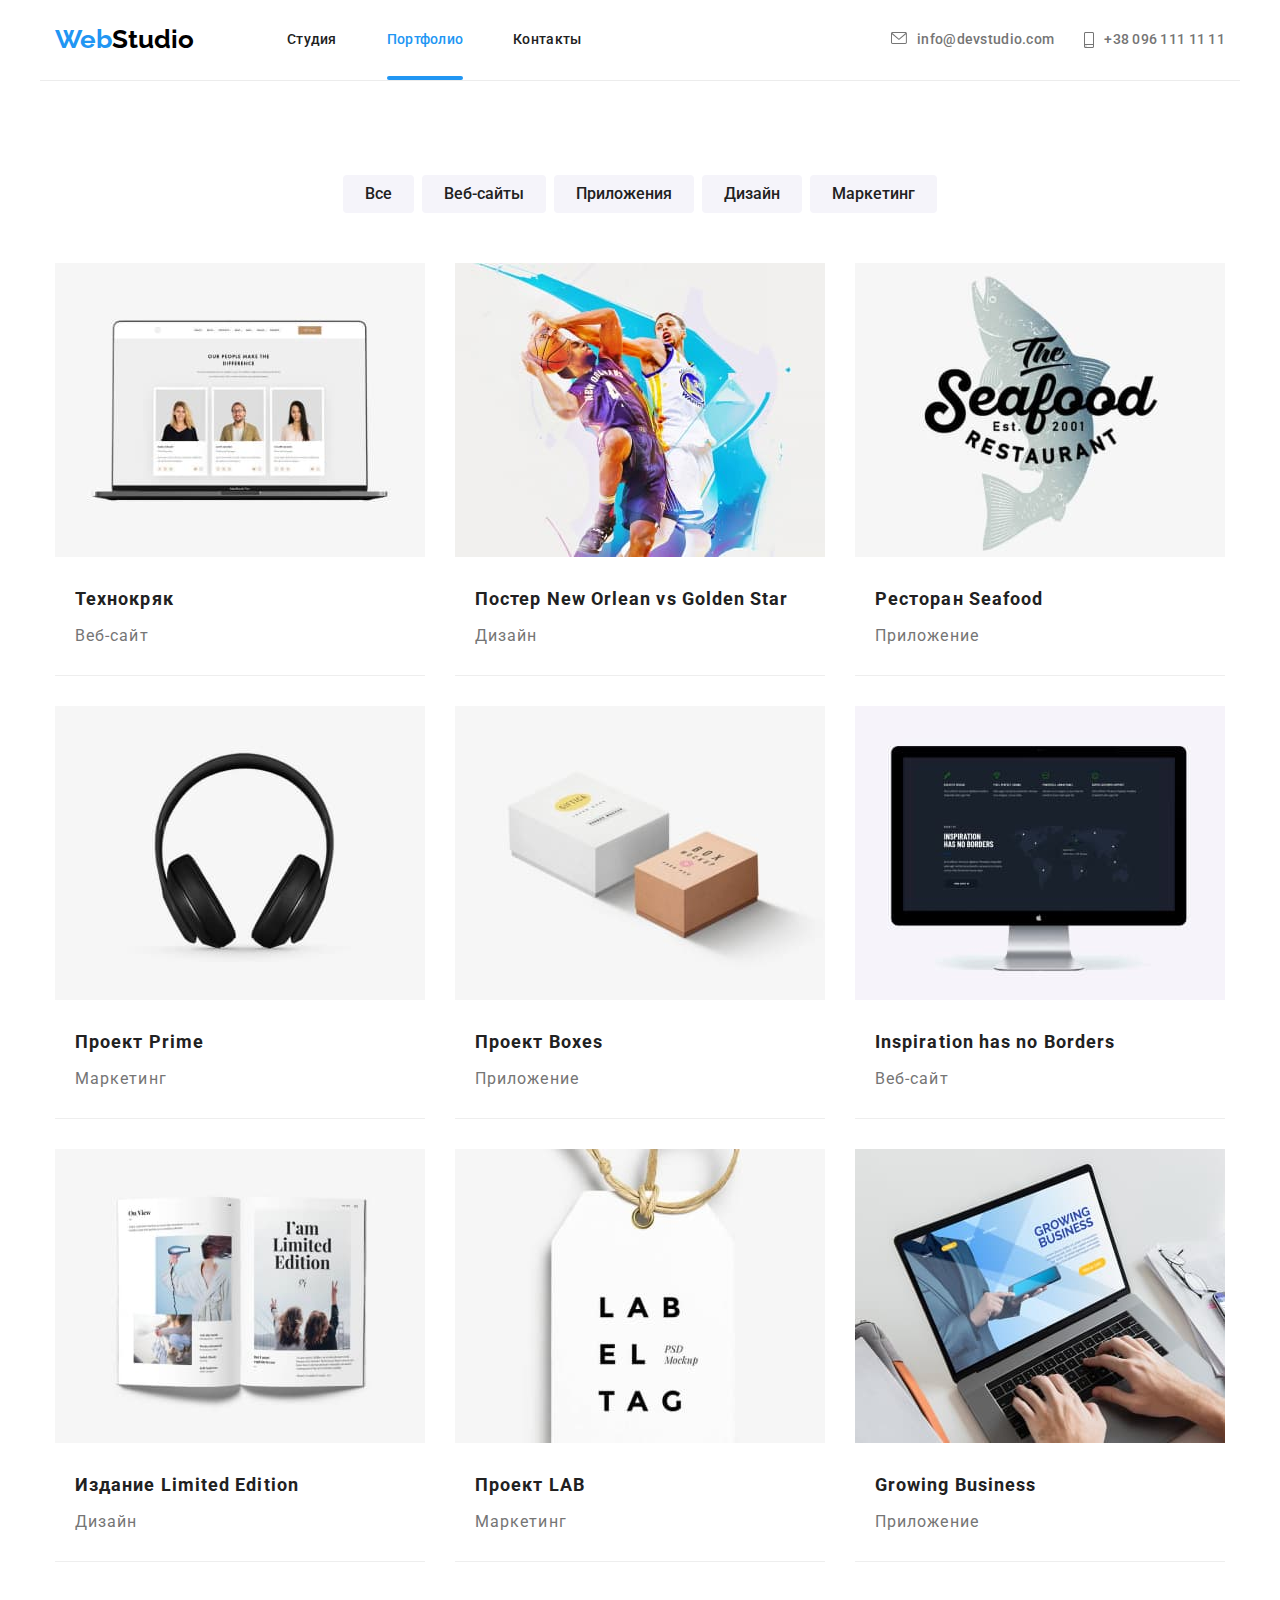
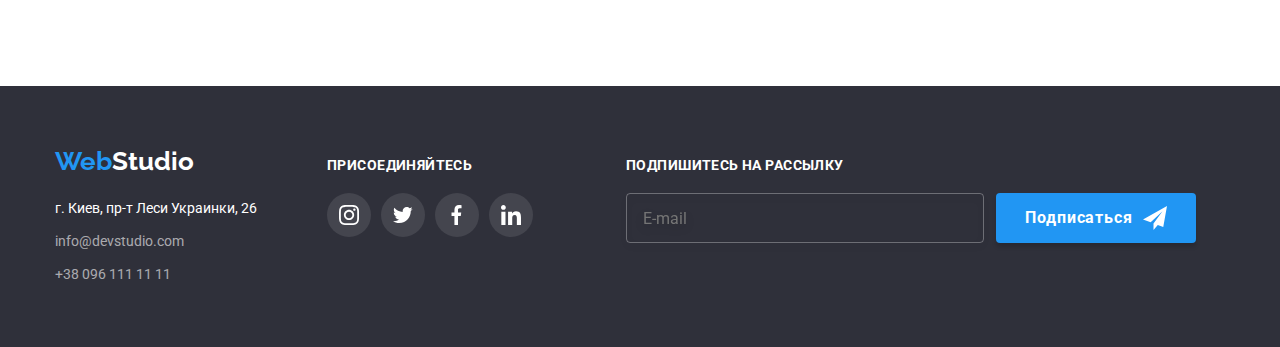
==== portfolio.html @ 9f233604 "1" ====
<!DOCTYPE html>
<html lang="ru">
  <head>
    <meta charset="UTF-8" />
    <meta http-equiv="X-UA-Compatible" content="IE=edge" />
    <meta name="viewport" content="width=device-width, initial-scale=1.0" />
    <title>Portfolio</title>
    <link rel="stylesheet" href="https://cdnjs.cloudflare.com/ajax/libs/modern-normalize/1.0.0/modern-normalize.min.css" />
    <link href="https://fonts.googleapis.com/css2?family=Raleway:wght@700&family=Roboto:wght@400;500;700;900&display=swap" rel="stylesheet" />
    <link rel="stylesheet" href="./css/styles.css" />
  </head>
  <body>
    <!--Шапка страницы-->
    <header class="header">
      <div class="container header-section">
        <nav class="site-nav">
          <a href="" class="header-logo"><span class="header-logo-web">Web</span>Studio</a>
          <ul class="header-list list">
            <li class="header-nav-li"><a href="./index.html" class="header-link">Студия</a></li>
            <li class="header-nav-li">
              <div class="header-current"><a href="./portfolio.html" class="header-link current">Портфолио</a></div>
            </li>
            <li class="header-nav-li"><a href="" class="header-link">Контакты</a></li>
          </ul>
        </nav>
        <ul class="header-adress list">
          <li class="header-li">
            <a href="mailto:info@devstudio.com" class="header-adress-list"
              ><svg class="icon-mail"><use href="./img/symbol-defs.svg#icon-envelope"></use></svg>info@devstudio.com</a
            >
          </li>
          <li class="header-li">
            <a href="tel:+380961111111" class="header-adress-list"
              ><svg class="icon-smartphone"><use href="./img/symbol-defs.svg#icon-smartphone"></use></svg>+38 096 111 11 11</a
            >
          </li>
        </ul>
      </div>
    </header>
    <main>
      <!--Портфолио-->
      <section class="portfolio section">
        <div class="container">
          <h1 hidden>Портфолио</h1>
          <ul class="portfolio-filter list">
            <li class="portfolio-li"><button type="button" class="portfolio-btn">Все</button></li>
            <li class="portfolio-li"><button type="button" class="portfolio-btn">Веб-сайты</button></li>
            <li class="portfolio-li"><button type="button" class="portfolio-btn">Приложения</button></li>
            <li class="portfolio-li"><button type="button" class="portfolio-btn">Дизайн</button></li>
            <li class="portfolio-li"><button type="button" class="portfolio-btn">Маркетинг</button></li>
          </ul>
          <ul class="portfolio-content list">
            <li class="portfolio-card-li">
              <a href="" class="portfolio-list">
                <div class="card-hover">
                  <img class="portfolio-img" src="./img/img.jpg" alt="Сайт Технокряк" width="370" />
                  <p class="card-hover-text is-hidden-text">Ресурс предлагает комплексные предложения с разным уровнем функционала и сервисов. Все это позволит посетителю получить исчерпывающие сведения компании или частном лице.</p>
                </div>
                <div class="card-text">
                  <h2 class="portfolio-name">Технокряк</h2>
                  <p class="portfolio-filter-text">Веб-сайт</p>
                </div>
              </a>
            </li>
            <li class="portfolio-card-li">
              <a href="" class="portfolio-list">
                <div class="card-hover">
                  <img class="portfolio-img" src="./img/img(1).jpg" alt="Постер New Orlean vs Golden Star" width="370" />
                  <p class="card-hover-text is-hidden-text">Ресурс предлагает комплексные предложения с разным уровнем функционала и сервисов. Все это позволит посетителю получить исчерпывающие сведения компании или частном лице.</p>
                </div>
                <div class="card-text">
                  <h2 class="portfolio-name">Постер New Orlean vs Golden Star</h2>
                  <p class="portfolio-filter-text">Дизайн</p>
                </div>
              </a>
            </li>
            <li class="portfolio-card-li">
              <a href="" class="portfolio-list">
                <div class="card-hover">
                  <img class="portfolio-img" src="./img/img(2).jpg" alt="Ресторан Seafood" width="370" />
                  <p class="card-hover-text is-hidden-text">Ресурс предлагает комплексные предложения с разным уровнем функционала и сервисов. Все это позволит посетителю получить исчерпывающие сведения компании или частном лице.</p>
                </div>
                <div class="card-text">
                  <h2 class="portfolio-name">Ресторан Seafood</h2>
                  <p class="portfolio-filter-text">Приложение</p>
                </div>
              </a>
            </li>
            <li class="portfolio-card-li">
              <a href="" class="portfolio-list">
                <div class="card-hover">
                  <img class="portfolio-img" src="./img/img(3).jpg" alt="Проект Prime" width="370" />
                  <p class="card-hover-text is-hidden-text">Ресурс предлагает комплексные предложения с разным уровнем функционала и сервисов. Все это позволит посетителю получить исчерпывающие сведения компании или частном лице.</p>
                </div>
                <div class="card-text">
                  <h2 class="portfolio-name">Проект Prime</h2>
                  <p class="portfolio-filter-text">Маркетинг</p>
                </div>
              </a>
            </li>
            <li class="portfolio-card-li">
              <a href="" class="portfolio-list">
                <div class="card-hover">
                  <img class="portfolio-img" src="./img/img(4).jpg" alt="Проект Boxes" width="370" />
                  <p class="card-hover-text is-hidden-text">Ресурс предлагает комплексные предложения с разным уровнем функционала и сервисов. Все это позволит посетителю получить исчерпывающие сведения компании или частном лице.</p>
                </div>
                <div class="card-text">
                  <h2 class="portfolio-name">Проект Boxes</h2>
                  <p class="portfolio-filter-text">Приложение</p>
                </div>
              </a>
            </li>
            <li class="portfolio-card-li">
              <a href="" class="portfolio-list">
                <div class="card-hover">
                  <img class="portfolio-img" src="./img/img(5).jpg" alt="Сайт Inspiration has no Borders" width="370" />
                  <p class="card-hover-text is-hidden-text">Ресурс предлагает комплексные предложения с разным уровнем функционала и сервисов. Все это позволит посетителю получить исчерпывающие сведения компании или частном лице.</p>
                </div>
                <div class="card-text">
                  <h2 class="portfolio-name">Inspiration has no Borders</h2>
                  <p class="portfolio-filter-text">Веб-сайт</p>
                </div>
              </a>
            </li>
            <li class="portfolio-card-li">
              <a href="" class="portfolio-list">
                <div class="card-hover">
                  <img class="portfolio-img" src="./img/img(6).jpg" alt="Издание Limited Edition" width="370" />
                  <p class="card-hover-text is-hidden-text">Ресурс предлагает комплексные предложения с разным уровнем функционала и сервисов. Все это позволит посетителю получить исчерпывающие сведения компании или частном лице.</p>
                </div>
                <div class="card-text">
                  <h2 class="portfolio-name">Издание Limited Edition</h2>
                  <p class="portfolio-filter-text">Дизайн</p>
                </div>
              </a>
            </li>
            <li class="portfolio-card-li">
              <a href="" class="portfolio-list">
                <div class="card-hover">
                  <img class="portfolio-img" src="./img/img(7).jpg" alt="Проект LAB" width="370" />
                  <p class="card-hover-text is-hidden-text">Ресурс предлагает комплексные предложения с разным уровнем функционала и сервисов. Все это позволит посетителю получить исчерпывающие сведения компании или частном лице.</p>
                </div>
                <div class="card-text">
                  <h2 class="portfolio-name">Проект LAB</h2>
                  <p class="portfolio-filter-text">Маркетинг</p>
                </div>
              </a>
            </li>
            <li class="portfolio-card-li">
              <a href="" class="portfolio-list">
                <div class="card-hover">
                  <img class="portfolio-img" src="./img/img(8).jpg" alt="Приложение Growing Business" width="370" />
                  <p class="card-hover-text is-hidden-text">Ресурс предлагает комплексные предложения с разным уровнем функционала и сервисов. Все это позволит посетителю получить исчерпывающие сведения компании или частном лице.</p>
                </div>
                <div class="card-text">
                  <h2 class="portfolio-name">Growing Business</h2>
                  <p class="portfolio-filter-text">Приложение</p>
                </div>
              </a>
            </li>
          </ul>
        </div>
      </section>
    </main>
    <!--Футер-->
    <footer class="footer">
      <div class="container">
        <div>
          <a href="" class="footer-logo"> <span class="footer-logo-web"> Web</span>Studio</a>
          <address class="footer-address">
            <ul class="footer-list list">
              <li class="footer-list-li"><p class="footer-list-address">г. Киев, пр-т Леси Украинки, 26</p></li>
              <li class="footer-list-li"><a href="mailto:info@devstudio.com" class="footer-link">info@devstudio.com</a></li>
              <li class="footer-list-li"><a href="tel:+380961111111" class="footer-link">+38 096 111 11 11</a></li>
            </ul>
          </address>
        </div>
        <div class="footer-social">
          <p class="connect">присоединяйтесь</p>
          <ul class="footer-social-list list">
            <li class="footer-social-li">
              <a href="" class="footer-social-icon">
                <svg class="footer-icon-social" width="20" height="20">
                  <use href="./img/symbol-defs.svg#icon-instagram"></use>
                </svg>
              </a>
            </li>
            <li class="footer-social-li">
              <a href="" class="footer-social-icon">
                <svg class="footer-icon-social" width="20" height="20">
                  <use href="./img/symbol-defs.svg#icon-twitter"></use>
                </svg>
              </a>
            </li>
            <li class="footer-social-li">
              <a href="" class="footer-social-icon">
                <svg class="footer-icon-social" width="20" height="20">
                  <use href="./img/symbol-defs.svg#icon-facebook"></use>
                </svg>
              </a>
            </li>
            <li class="footer-social-li">
              <a href="" class="footer-social-icon">
                <svg class="footer-icon-social" width="20" height="20">
                  <use href="./img/symbol-defs.svg#icon-linkedin"></use>
                </svg>
              </a>
            </li>
          </ul>
        </div>
        <form name="footer-form" autocomplete="on" class="footer-subscribe">
          <label for="email" class="footer-form-title">Подпишитесь на рассылку</label>
          <div class="footer-form-container">
            <input class="footer-input" type="email" name="email" id="email" placeholder="E-mail" />

            <button type="submit" class="footer-form-button">
              Подписаться
              <svg class="footer-form-icon" width="24" height="24">
                <use href="./img/symbol-defs.svg#icon-send"></use>
              </svg>
            </button>
          </div>
        </form>
      </div>
    </footer>
  </body>
</html>
---- css/styles.css ----
html {
  box-sizing: border-box;
}

:root {
  --primary-text-color: #757575;
  --title-text-color: #212121;
  --accent-color: #2196f3;
  --background-color: #ffffff;
  --p-text-color: #ffffff;
  --hero-text-color: #ffffff;
  --hero-btn-color: #2196f3;
  --hero-btn-hover: #188ce8;
  --hero-background-color: #2f303a;
  --btn-text-color: #ffffff;
  --primary-logo-color: black;
  --footer-logo-color: #ffffff;
  --section-background: #f5f4fa;
  --footer-background: #2f303a;
  --footer-link: rgba(255, 255, 255, 0.6);
  --main-letter-spacing: 0.03em;
  --card-background: #ffffff;
  --social-link: #afb1b8;
  --animation: cubic-bezier(0.4, 0, 0.2, 1);
  --card-background-hover: rgba(33, 150, 243, 0.9);
}

body {
  font-family: "Roboto", "sans-serif";
  color: var(--primary-text-color);
  font-size: 14px;
  letter-spacing: 0.03.em;
  background-color: var(--background-color);
}
.container {
  width: 1200px;
  padding-left: 15px;
  padding-right: 15px;
  margin: auto;
}
.section {
  padding-top: 94px;
  padding-bottom: 94px;
}
h1,
h2,
h3,
h4,
h5,
h6,
p,
ul {
  margin: 0;
  padding: 0;
}
img {
  display: block;
  max-width: 100%;
  height: auto;
}
a {
  text-decoration: none;
}
.list {
  list-style: none;
}

.visually-hidden {
  position: absolute;
  width: 1px;
  height: 1px;
  margin: -1px;
  border: 0;
  padding: 0;
  white-space: nowrap;
  clip-path: inset(100%);
  clip: rect(0 0 0 0);
  overflow: hidden;
}
/* Шапка страницы */
.header .container {
  border-bottom: 1px solid #ececec;
}
.header-section {
  display: flex;
  align-items: center;
  text-align: center;
}
.site-nav {
  display: flex;
}
.header-logo {
  font-family: "Raleway";
  font-weight: 700;
  font-size: 26px;
  line-height: 1.19;
  color: var(--primary-logo-color);
  align-items: center;
  display: block;
  padding-top: 24px;
  padding-bottom: 25px;
}
.header-logo-web {
  color: var(--accent-color);
}
.header-list {
  display: flex;
  margin-left: 93px;
}

.header-link {
  font-weight: 500;
  line-height: 1.14;
  letter-spacing: 0.02em;
  color: var(--title-text-color);
  align-items: center;
  display: block;
  padding-top: 32px;
  padding-bottom: 32px;
  transition: color 250ms var(--animation);
}
.header-list .header-nav-li:not(:last-child) {
  margin-right: 50px;
}
.header-link:hover,
.header-link:focus {
  color: var(--accent-color);
}

.header-link.current {
  color: var(--accent-color);
}
.header-current {
  display: block;
  position: relative;
}
.header-current::after {
  display: block;
  content: "";
  position: absolute;
  left: 0;
  bottom: 0;
  width: 100%;
  height: 4px;
  background-color: var(--accent-color);
  border-radius: 2px;
}
/* Контакты */
.header-adress {
  display: flex;
  margin-left: auto;
}

.header-adress-list {
  display: flex;
  font-weight: 500;
  line-height: 1.14;
  letter-spacing: 0.02em;
  color: var(--primary-text-color);
  padding-top: 32px;
  padding-bottom: 32px;
  transition: color 250ms var(--animation);
}
.header-adress .header-li:not(:last-child) {
  margin-right: 30px;
}
.header-adress-list:hover,
.header-adress-list:focus {
  color: var(--accent-color);
}
.icon-mail {
  width: 16px;
  height: 12px;
  margin-right: 10px;
  fill: currentColor;
}
.icon-smartphone {
  width: 10px;
  height: 16px;
  margin-right: 10px;
  fill: currentColor;
}

/* ---------------------------------------Студия----------------------------------------------------- */
/* Блок Герой */
.hero {
  background-color: var(--hero-background-color);
  text-align: center;
  padding-top: 200px;
  padding-bottom: 200px;
  background-image: linear-gradient(rgba(47, 48, 58, 0.4), rgba(47, 48, 58, 0.4)), url(../img/hero.jpg);
  background-repeat: no-repeat;
  background-size: auto;
  margin-right: auto;
  margin-left: auto;
  background-position: center;
}

.hero-title {
  font-weight: 900;
  font-size: 44px;
  line-height: 1.36;
  letter-spacing: 0.06em;
  text-transform: uppercase;
  color: var(--hero-text-color);
  width: 696px;
  margin-top: 0;
  margin-bottom: 30px;
  margin-left: auto;
  margin-right: auto;
}
.hero-btn {
  cursor: pointer;
  font-family: inherit;
  font-weight: 700;
  font-size: 16px;
  line-height: 1.88;
  letter-spacing: 0.06em;
  color: var(--btn-text-color);
  background: var(--hero-btn-color);
  box-shadow: 0px 4px 4px rgba(0, 0, 0, 0.15);
  border-radius: 4px;
  border: none;
  padding: 10px 32px;
  transition: background-color 250ms var(--animation), filter var(--animation);
}
.hero-btn:hover,
.hero-btn:focus {
  background-color: var(--hero-btn-hover);
  filter: drop-shadow(0px 4px 4px rgba(0, 0, 0, 0.25));
}

/* --------Модальное окно----------- */

.backdrop {
  position: fixed;
  top: 0;
  left: 0;
  width: 100%;
  height: 100%;
  background-color: rgba(0, 0, 0, 0.2);
  transition: opacity 500ms var(--animation), visibility 500ms var(--animation);
}
.backdrop.is-hidden {
  opacity: 0;
  pointer-events: none;
  visibility: hidden;
}
.modal {
  position: absolute;
  min-width: 528px;
  min-height: 581px;
  padding: 40px;
  background-color: var(--background-color);
  left: 50%;
  top: 50%;
  transform: translate(-50%, -50%) scale(1);
  transition: transform 500ms var(--animation);
  box-shadow: 0px 1px 3px rgba(0, 0, 0, 0.12), 0px 1px 1px rgba(0, 0, 0, 0.14), 0px 2px 1px rgba(0, 0, 0, 0.2);
  border-radius: 4px;
}
.backdrop.is-hidden .modal {
  transform: translate(-50%, -50%) scale(0);
}

.btn-modal {
  position: absolute;
  cursor: pointer;
  top: 8px;
  right: 8px;
  display: flex;
  align-items: center;
  justify-content: center;

  background: var(--background-color);
  border: 1px solid rgba(0, 0, 0, 0.1);
  width: 30px;
  height: 30px;
  border-radius: 50%;
}
.btn-modal:hover .modal-icon-close,
.btn-modal:focus .modal-icon-close {
  fill: var(--accent-color);
}
.modal-icon-close {
  fill: #000;
  transition: fill 250ms var(--animation);
}
.modal-title {
  font-weight: 700;
  font-size: 20px;
  line-height: 1.15;
  text-align: center;
  margin-bottom: 12px;
  letter-spacing: var(--main-letter-spacing);
  color: var(--title-text-color);
}
.modal-field-label {
  display: block;
  font-weight: 400;
  font-size: 12px;
  line-height: 1.17;
  letter-spacing: 0.01em;
  color: var(--main-text-color);
  margin-bottom: 4px;
}
.modal-field {
  margin-bottom: 10px;
  display: block;
}

.modal-field:last-child {
  margin-bottom: 20px;
}

.modal-field input {
  padding-left: 42px;
  width: 100%;
  height: 40px;
  border: 1px solid rgba(33, 33, 33, 0.2);
  border-radius: 4px;
  transition: border-color 250ms var(--animation);
}

input:hover,
input:focus {
  border-color: var(--accent-color);
  outline: none;
}
.icon {
  transition: fill var(--animation);
  pointer-events: none;
}
input:hover + .icon,
input:focus + .icon {
  fill: var(--accent-color);
}
.name-input,
.tel-input,
.mail-input {
  position: relative;
}
.modal-name {
  display: block;
  position: absolute;
  top: 11px;
  left: 12px;
}
.modal-phone {
  display: block;
  position: absolute;
  top: 11px;
  left: 12px;
}
.modal-mail {
  display: block;
  position: absolute;
  top: 11px;
  left: 12px;
}
.comentary {
  display: block;
  resize: none;
  padding: 12px 16px;
  margin-bottom: 20px;
  width: 100%;
  height: 120px;
  border: 1px solid rgba(33, 33, 33, 0.2);
  box-sizing: border-box;
  border-radius: 4px;
  transition: border-color 250ms var(--animation);
}
.comentary:hover,
.comentary:focus {
  border-color: var(--accent-color);
  outline: none;
}
.comentary::placeholder {
  font-weight: 400;
  font-size: 12px;
  line-height: 14px;
  letter-spacing: 0.01em;
  color: rgba(117, 117, 117, 0.5);
}
.policy {
  margin-bottom: 30px;
}
.check-text {
  display: flex;
  text-align: center;
  align-items: center;
  justify-content: center;
  font-size: 14px;
  line-height: 1.71;
  letter-spacing: var(--main-letter-spacing);
  color: var(--primary-text-color);
}

.check-text::before {
  content: "";
  cursor: pointer;
  width: 16px;
  height: 15px;
  border: 1px solid var(--title-text-color);
  border-radius: 3px;
  margin-right: 8px;
  color: var(--title-text-color);
  transition: background-color 250ms var(--animation), border 250ms var(--animation), background-image 250ms var(--animation);
}
.input-check:checked + .check-text::before {
  background-color: var(--accent-color);
  border: none;
  background-image: url(../img/icon\ check.svg);
}
.conditions {
  color: var(--accent-color);
  text-decoration: underline;
}
.form-button {
  display: block;
  cursor: pointer;
  width: 200px;
  height: 50px;
  margin-left: auto;
  margin-right: auto;
  background-color: var(--accent-color);
  border-radius: 4px;
  border: none;
  box-shadow: 0px 4px 4px rgba(0, 0, 0, 0.15);
  align-items: center;
  text-align: center;
  letter-spacing: 0.06em;
  color: var(--btn-text-color);
  transition: backgorund-color 250ms var(--animation);
}
.form-button:hover,
.form-button:focus {
  background-color: var(--hero-btn-hover);
}

/* Особености компании */
.features {
  display: flex;
  flex-direction: column;
}

.features-list {
  display: flex;
  flex-direction: row;
}
.features-list-li {
  display: block;
}

.features-list-li::before {
  content: "";
  display: block;
  width: 270px;
  height: 120px;
  margin-bottom: 30px;
  background-color: var(--section-background);
  background-repeat: no-repeat;
  background-position: center;
}
.features-list-li:not(:last-child) {
  margin-right: 30px;
}
.features-item {
  font-size: 14px;
  font-weight: 700;
  line-height: 1.14;
  text-transform: uppercase;
  color: var(--title-text-color);
  letter-spacing: var(--main-letter-spacing);
  margin-bottom: 10px;
}

.features-text {
  line-height: 1.71;
  color: var(--primary-text-color);
  font-weight: 400;
  letter-spacing: var(--main-letter-spacing);
  font-size: 14px;
}
.antenna::before {
  background-image: url(../img/features/antenna\ 1.svg);
}
.clock::before {
  background-image: url(../img/features/clock\ 1.svg);
}
.diagram::before {
  background-image: url(../img/features/diagram\ 1.svg);
}
.astronaut::before {
  background-image: url(../img/features/astronaut\ 1.svg);
}
/* Чем мы занимаемся */
.works {
  padding-top: 0;
}

.works-title {
  font-weight: 700;
  font-size: 36px;
  line-height: 1.17;
  text-align: center;
  color: var(--title-text-color);
  margin-bottom: 50px;
}
.works-list {
  display: flex;
}
.works-img {
  display: block;
}
.works-img:not(:last-child) {
  margin-right: 30px;
}
.works-text {
  display: block;
  position: relative;
}
.works-text-p {
  display: flex;
  position: absolute;
  width: 370px;
  height: 70px;
  font-weight: 700;
  font-size: 14px;
  line-height: 16px;
  align-items: center;
  justify-content: center;
  letter-spacing: 0.03em;
  text-transform: uppercase;
  color: var(--p-text-color);
  background-color: rgba(47, 48, 58, 0.8);
  transform: translateY(-100%);
}
/* Наша команда */
.team {
  background-color: var(--section-background);
  display: flex;
  flex-direction: column;
}
.team-title {
  display: block;
  margin-bottom: 50px;
  font-weight: 700;
  font-size: 36px;
  line-height: 1.17;
  text-align: center;
  color: var(--title-text-color);
  letter-spacing: var(--main-letter-spacing);
}
.team-list {
  display: flex;
}
.team-item {
  width: 270px;
  display: block;
  flex-direction: column;
  align-items: center;
  box-shadow: 0px 1px 3px rgba(0, 0, 0, 0.12), 0px 1px 1px rgba(0, 0, 0, 0.14), 0px 2px 1px rgba(0, 0, 0, 0.2);
  border-radius: 0px 0px 4px 4px;
  background-color: var(--background-color);
}
.team-item:not(:last-child) {
  margin-right: 30px;
}
.team-img {
  display: block;
}
.team-name {
  display: block;
  margin-bottom: 10px;
  font-weight: 500;
  font-size: 16px;
  line-height: 1.19;
  text-align: center;
  color: var(--title-text-color);
}
.team-text {
  font-size: 16px;
  line-height: 1.19;
  text-align: center;
  color: var(--primary-text-color);
  margin-bottom: 16px;
}
.team-card-text {
  padding-top: 30px;
  padding-bottom: 30px;
}
.social {
  display: flex;
  justify-content: center;
}
.social-li {
  margin-right: 10px;
}
.social-li:last-child {
  margin: 0;
}
.social-link {
  display: flex;
  width: 44px;
  height: 44px;
  align-items: center;
  justify-content: center;
  color: var(--social-link);
  fill: currentColor;
  border-radius: 50px;
  transition: background-color 250ms var(--animation), color 250ms var(--animation);
}
.social-link:hover,
.social-link:focus {
  background-color: var(--accent-color);
  color: var(--btn-text-color);
}
/* Постоянные клиенты */
.clients {
  display: flex;
  flex-direction: column;
  text-align: center;
}
.clients-title {
  display: block;
  margin-bottom: 50px;
  font-weight: 700;
  font-size: 36px;
  line-height: 1.17;
  text-align: center;
  color: var(--title-text-color);
  letter-spacing: var(--main-letter-spacing);
}
.clients-list {
  display: flex;
  align-items: center;
  text-align: center;
  justify-content: center;
}
.clients-link {
  display: flex;
  align-items: center;
  text-align: center;
  width: 170px;
  height: 92px;
  justify-content: center;
  border: 1px solid var(--social-link);
  border-radius: 4px;
  color: var(--social-link);
  fill: currentColor;
  transition: color 250ms var(--animation), border 250ms var(--animation);
}
.clients-link:hover,
.clients-link:focus {
  border: 1px solid var(--accent-color);
  color: var(--accent-color);
}

.clients-li:not(:last-child) {
  margin-right: 30px;
}

/* ----------------------------------------Портфолио------------------------------------------- */
.portfolio-filter {
  display: flex;
  margin-bottom: 50px;
  justify-content: center;
}
.portfolio-btn {
  cursor: pointer;
  border: none;
  font-family: "Roboto";
  font-weight: 500;
  font-size: 16px;
  line-height: 1.62;
  text-align: center;
  background-color: var(--section-background);
  color: var(--title-text-color);
  padding: 6px 22px;
  border-color: transparent;
  border-radius: 4px;
  transition: box-shadow 250ms var(--animation), background-color 250ms var(--animation), color 250ms var(--animation);
}
.portfolio-btn:hover,
.portfolio-btn:focus {
  color: var(--btn-text-color);
  background-color: var(--accent-color);
  box-shadow: 0px 3px 1px rgba(0, 0, 0, 0.1), 0px 1px 2px rgba(0, 0, 0, 0.08), 0px 2px 2px rgba(0, 0, 0, 0.12);
}
.portfolio-li:not(:last-child) {
  margin-right: 8px;
}

.portfolio-content {
  display: flex;
  flex-wrap: wrap;
}
.portfolio-card-li {
  display: block;
  width: 370px;
  margin-right: 30px;
  margin-bottom: 30px;
  border-bottom: 1px solid #eeeeee;
}
.portfolio-card-li:nth-child(3n) {
  margin-right: 0;
}

.portfolio-list {
  display: block;
  position: relative;
  font-weight: 700;
  font-size: 18px;
  line-height: 2;
  letter-spacing: 0.06em;
  color: var(--title-text-color);
  text-decoration: none;
  background-color: var(--card-background);

  background-size: contain;
  transition: box-shadow 250ms var(--animation);
}
.portfolio-list:hover,
.portfolio-list:focus {
  box-shadow: 0px 1px 1px rgba(0, 0, 0, 0.12), 0px 4px 4px rgba(0, 0, 0, 0.06), 1px 4px 6px rgba(0, 0, 0, 0.16);
}
.card-hover {
  display: block;
  position: relative;
  overflow: hidden;
}

.card-hover-text {
  position: absolute;
  font-weight: 400;
  font-size: 18px;
  line-height: 1.55;
  letter-spacing: 0.03em;
  color: var(--p-text-color);
  background-color: var(--card-background-hover);
  bottom: 0;
  left: 0;
  padding: 63px 24px;
  transform: translateY(101%);
  transition: transform 250ms var(--animation);
}
.portfolio-list:hover .card-hover-text,
.portfolio-list:focus .card-hover-text {
  transform: translateY(0);
}
.card-text {
  padding: 24px 20px;
}

.portfolio-name {
  font-weight: 700;
  font-size: 18px;
  line-height: 2;
  letter-spacing: 0.06em;
  color: var(--title-text-color);
  display: block;
  margin-bottom: 4px;
}
.portfolio-filter-text {
  font-weight: 400;
  font-size: 16px;
  line-height: 1.88;
  color: var(--primary-text-color);
}
/* -------------------------------Футер-------------------------------------- */
.footer {
  background: var(--footer-background);
  padding-top: 60px;
  padding-bottom: 60px;
}
.footer > .container {
  display: flex;
  align-items: baseline;
}

.footer-logo {
  font-family: "Raleway";
  font-weight: 700;
  font-size: 26px;
  line-height: 1.19;
  color: var(--footer-logo-color);
  display: block;
  margin-bottom: 20px;
}
.footer-logo-web {
  color: var(--accent-color);
}
.footer-address {
  display: block;
}
.footer-list-address {
  font-style: normal;
  line-height: 1.71;
  color: var(--p-text-color);
}
.footer-list-li:not(:last-child) {
  margin-bottom: 9px;
}
.footer-link {
  font-style: normal;
  line-height: 1.71;
  color: var(--footer-link);
  transition: color 250ms var(--animation);
}
.footer-link:hover,
.footer-link:focus {
  color: var(--accent-color);
}
/* Контакты */
.connect {
  font-weight: 700;
  font-size: 14px;
  line-height: 1.1428;
  letter-spacing: 0.03em;
  text-transform: uppercase;
  margin-bottom: 20px;

  color: var(--footer-logo-color);
}
.footer-social {
  margin-left: 70px;
}
.footer-social-list {
  display: flex;
}
.footer-social-li:not(:last-child) {
  margin-right: 10px;
}
.footer-social-icon {
  display: flex;
  color: var(--footer-logo-color);
  fill: currentColor;
  width: 44px;
  height: 44px;
  align-items: center;
  justify-content: center;
  background-color: rgba(255, 255, 255, 0.1);
  border-radius: 50%;
  transition: background-color 250ms var(--animation);
}
.footer-social-icon:hover,
.footer-social-icon:focus {
  background-color: var(--accent-color);
}
.footer-subscribe {
  display: block;
  margin-left: 93px;
}
.footer-form-title {
  display: block;
  font-weight: 700;
  font-size: 14px;
  line-height: 1.1428;
  letter-spacing: 0.03em;
  text-transform: uppercase;
  margin-bottom: 20px;
  color: var(--footer-logo-color);
}
.footer-form-container {
  display: flex;
}
.footer-input {
  width: 358px;
  height: 50px;
  font-weight: 400;
  font-size: 16px;
  line-height: 1.25;
  margin: 0;
  padding: 15px 16px;
  color: var(--p-text-color);
  border: 1px solid rgba(255, 255, 255, 0.3);
  filter: drop-shadow(0px 4px 4px rgba(0, 0, 0, 0.15));
  border-radius: 4px;
  background-color: transparent;
}
.footer-form-button {
  display: flex;
  justify-content: center;
  align-items: center;
  width: 200px;
  height: 50px;
  margin-left: 12px;
  cursor: pointer;
  font-family: inherit;
  font-weight: 700;
  font-size: 16px;
  line-height: 1.88;
  letter-spacing: 0.06em;
  color: var(--btn-text-color);
  background-color: var(--accent-color);
  border-radius: 4px;
  box-shadow: 0px 4px 4px rgba(0, 0, 0, 0.15);
  border-radius: 4px;
  border: none;
  transition: background-color 250ms var(--animation), filter var(--animation);
}
.footer-form-icon {
  display: block;
  margin-left: 10px;
  fill: currentColor;
}

.footer-form-button:hover,
.footer-form-button:focus {
  background-color: var(--hero-btn-hover);
  filter: drop-shadow(0px 4px 4px rgba(0, 0, 0, 0.25));
}
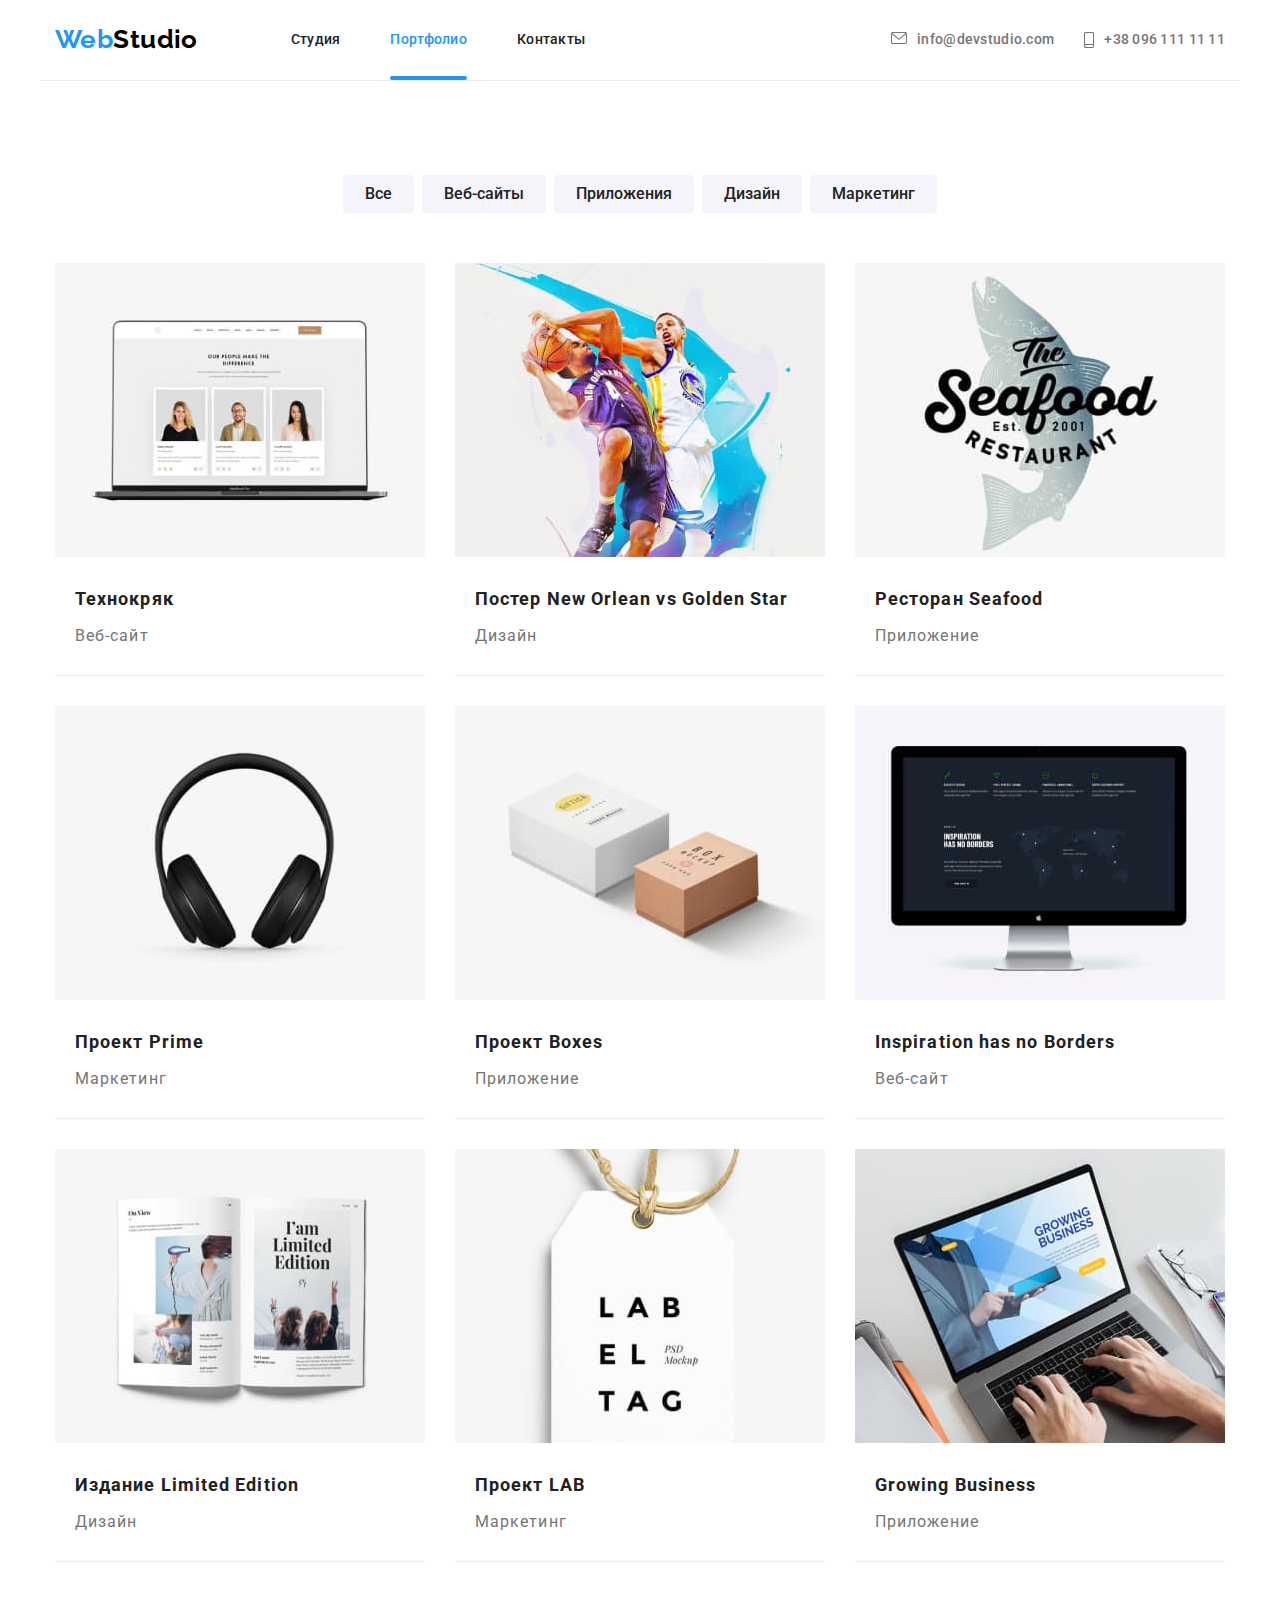
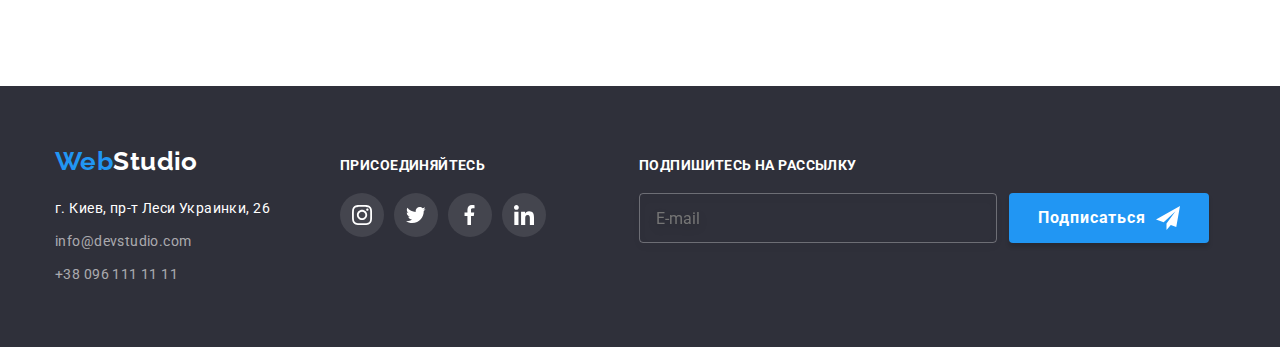
==== commit d5733029: "дз7" ====
--- a/portfolio.html
+++ b/portfolio.html
@@ -7,30 +7,30 @@
     <title>Portfolio</title>
     <link rel="stylesheet" href="https://cdnjs.cloudflare.com/ajax/libs/modern-normalize/1.0.0/modern-normalize.min.css" />
     <link href="https://fonts.googleapis.com/css2?family=Raleway:wght@700&family=Roboto:wght@400;500;700;900&display=swap" rel="stylesheet" />
-    <link rel="stylesheet" href="./css/styles.css" />
+    <link rel="stylesheet" href="./css/main.min.css" />
   </head>
   <body>
     <!--Шапка страницы-->
     <header class="header">
       <div class="container header-section">
         <nav class="site-nav">
-          <a href="" class="header-logo"><span class="header-logo-web">Web</span>Studio</a>
+          <a href="" class="logo"><span class="logo-web">Web</span>Studio</a>
           <ul class="header-list list">
-            <li class="header-nav-li"><a href="./index.html" class="header-link">Студия</a></li>
-            <li class="header-nav-li">
+            <li class="header-nav__item"><a href="./index.html" class="header-link">Студия</a></li>
+            <li class="header-nav__item">
               <div class="header-current"><a href="./portfolio.html" class="header-link current">Портфолио</a></div>
             </li>
-            <li class="header-nav-li"><a href="" class="header-link">Контакты</a></li>
+            <li class="header-nav__item"><a href="" class="header-link">Контакты</a></li>
           </ul>
         </nav>
         <ul class="header-adress list">
-          <li class="header-li">
-            <a href="mailto:info@devstudio.com" class="header-adress-list"
+          <li class="header-adress__item">
+            <a href="mailto:info@devstudio.com" class="header-adress__link"
               ><svg class="icon-mail"><use href="./img/symbol-defs.svg#icon-envelope"></use></svg>info@devstudio.com</a
             >
           </li>
-          <li class="header-li">
-            <a href="tel:+380961111111" class="header-adress-list"
+          <li class="header-adress__item">
+            <a href="tel:+380961111111" class="header-adress__link"
               ><svg class="icon-smartphone"><use href="./img/symbol-defs.svg#icon-smartphone"></use></svg>+38 096 111 11 11</a
             >
           </li>
@@ -42,118 +42,118 @@
       <section class="portfolio section">
         <div class="container">
           <h1 hidden>Портфолио</h1>
-          <ul class="portfolio-filter list">
-            <li class="portfolio-li"><button type="button" class="portfolio-btn">Все</button></li>
-            <li class="portfolio-li"><button type="button" class="portfolio-btn">Веб-сайты</button></li>
-            <li class="portfolio-li"><button type="button" class="portfolio-btn">Приложения</button></li>
-            <li class="portfolio-li"><button type="button" class="portfolio-btn">Дизайн</button></li>
-            <li class="portfolio-li"><button type="button" class="portfolio-btn">Маркетинг</button></li>
-          </ul>
-          <ul class="portfolio-content list">
-            <li class="portfolio-card-li">
-              <a href="" class="portfolio-list">
-                <div class="card-hover">
-                  <img class="portfolio-img" src="./img/img.jpg" alt="Сайт Технокряк" width="370" />
-                  <p class="card-hover-text is-hidden-text">Ресурс предлагает комплексные предложения с разным уровнем функционала и сервисов. Все это позволит посетителю получить исчерпывающие сведения компании или частном лице.</p>
-                </div>
-                <div class="card-text">
-                  <h2 class="portfolio-name">Технокряк</h2>
+          <ul class="filter__list list">
+            <li class="filter__item"><button type="button" class="filter__btn">Все</button></li>
+            <li class="filter__item"><button type="button" class="filter__btn">Веб-сайты</button></li>
+            <li class="filter__item"><button type="button" class="filter__btn">Приложения</button></li>
+            <li class="filter__item"><button type="button" class="filter__btn">Дизайн</button></li>
+            <li class="filter__item"><button type="button" class="filter__btn">Маркетинг</button></li>
+          </ul>
+          <ul class="portfolio-list list">
+            <li class="portfolio-card">
+              <a href="" class="portfolio-card__link">
+                <div class="card-hover">
+                  <img class="portfolio-card__img" src="./img/img.jpg" alt="Сайт Технокряк" width="370" />
+                  <p class="card-hover__text is-hidden-text">Ресурс предлагает комплексные предложения с разным уровнем функционала и сервисов. Все это позволит посетителю получить исчерпывающие сведения компании или частном лице.</p>
+                </div>
+                <div class="portfolio-card__text">
+                  <h2 class="portfolio-card__name">Технокряк</h2>
                   <p class="portfolio-filter-text">Веб-сайт</p>
                 </div>
               </a>
             </li>
-            <li class="portfolio-card-li">
-              <a href="" class="portfolio-list">
-                <div class="card-hover">
-                  <img class="portfolio-img" src="./img/img(1).jpg" alt="Постер New Orlean vs Golden Star" width="370" />
-                  <p class="card-hover-text is-hidden-text">Ресурс предлагает комплексные предложения с разным уровнем функционала и сервисов. Все это позволит посетителю получить исчерпывающие сведения компании или частном лице.</p>
-                </div>
-                <div class="card-text">
-                  <h2 class="portfolio-name">Постер New Orlean vs Golden Star</h2>
+            <li class="portfolio-card">
+              <a href="" class="portfolio-card__link">
+                <div class="card-hover">
+                  <img class="portfolio-card__img" src="./img/img(1).jpg" alt="Постер New Orlean vs Golden Star" width="370" />
+                  <p class="card-hover__text is-hidden-text">Ресурс предлагает комплексные предложения с разным уровнем функционала и сервисов. Все это позволит посетителю получить исчерпывающие сведения компании или частном лице.</p>
+                </div>
+                <div class="portfolio-card__text">
+                  <h2 class="portfolio-card__name">Постер New Orlean vs Golden Star</h2>
                   <p class="portfolio-filter-text">Дизайн</p>
                 </div>
               </a>
             </li>
-            <li class="portfolio-card-li">
-              <a href="" class="portfolio-list">
-                <div class="card-hover">
-                  <img class="portfolio-img" src="./img/img(2).jpg" alt="Ресторан Seafood" width="370" />
-                  <p class="card-hover-text is-hidden-text">Ресурс предлагает комплексные предложения с разным уровнем функционала и сервисов. Все это позволит посетителю получить исчерпывающие сведения компании или частном лице.</p>
-                </div>
-                <div class="card-text">
-                  <h2 class="portfolio-name">Ресторан Seafood</h2>
+            <li class="portfolio-card">
+              <a href="" class="portfolio-card__link">
+                <div class="card-hover">
+                  <img class="portfolio-card__img" src="./img/img(2).jpg" alt="Ресторан Seafood" width="370" />
+                  <p class="card-hover__text is-hidden-text">Ресурс предлагает комплексные предложения с разным уровнем функционала и сервисов. Все это позволит посетителю получить исчерпывающие сведения компании или частном лице.</p>
+                </div>
+                <div class="portfolio-card__text">
+                  <h2 class="portfolio-card__name">Ресторан Seafood</h2>
                   <p class="portfolio-filter-text">Приложение</p>
                 </div>
               </a>
             </li>
-            <li class="portfolio-card-li">
-              <a href="" class="portfolio-list">
-                <div class="card-hover">
-                  <img class="portfolio-img" src="./img/img(3).jpg" alt="Проект Prime" width="370" />
-                  <p class="card-hover-text is-hidden-text">Ресурс предлагает комплексные предложения с разным уровнем функционала и сервисов. Все это позволит посетителю получить исчерпывающие сведения компании или частном лице.</p>
-                </div>
-                <div class="card-text">
-                  <h2 class="portfolio-name">Проект Prime</h2>
+            <li class="portfolio-card">
+              <a href="" class="portfolio-card__link">
+                <div class="card-hover">
+                  <img class="portfolio-card__img" src="./img/img(3).jpg" alt="Проект Prime" width="370" />
+                  <p class="card-hover__text is-hidden-text">Ресурс предлагает комплексные предложения с разным уровнем функционала и сервисов. Все это позволит посетителю получить исчерпывающие сведения компании или частном лице.</p>
+                </div>
+                <div class="portfolio-card__text">
+                  <h2 class="portfolio-card__name">Проект Prime</h2>
                   <p class="portfolio-filter-text">Маркетинг</p>
                 </div>
               </a>
             </li>
-            <li class="portfolio-card-li">
-              <a href="" class="portfolio-list">
-                <div class="card-hover">
-                  <img class="portfolio-img" src="./img/img(4).jpg" alt="Проект Boxes" width="370" />
-                  <p class="card-hover-text is-hidden-text">Ресурс предлагает комплексные предложения с разным уровнем функционала и сервисов. Все это позволит посетителю получить исчерпывающие сведения компании или частном лице.</p>
-                </div>
-                <div class="card-text">
-                  <h2 class="portfolio-name">Проект Boxes</h2>
+            <li class="portfolio-card">
+              <a href="" class="portfolio-card__link">
+                <div class="card-hover">
+                  <img class="portfolio-card__img" src="./img/img(4).jpg" alt="Проект Boxes" width="370" />
+                  <p class="card-hover__text is-hidden-text">Ресурс предлагает комплексные предложения с разным уровнем функционала и сервисов. Все это позволит посетителю получить исчерпывающие сведения компании или частном лице.</p>
+                </div>
+                <div class="portfolio-card__text">
+                  <h2 class="portfolio-card__name">Проект Boxes</h2>
                   <p class="portfolio-filter-text">Приложение</p>
                 </div>
               </a>
             </li>
-            <li class="portfolio-card-li">
-              <a href="" class="portfolio-list">
-                <div class="card-hover">
-                  <img class="portfolio-img" src="./img/img(5).jpg" alt="Сайт Inspiration has no Borders" width="370" />
-                  <p class="card-hover-text is-hidden-text">Ресурс предлагает комплексные предложения с разным уровнем функционала и сервисов. Все это позволит посетителю получить исчерпывающие сведения компании или частном лице.</p>
-                </div>
-                <div class="card-text">
-                  <h2 class="portfolio-name">Inspiration has no Borders</h2>
+            <li class="portfolio-card">
+              <a href="" class="portfolio-card__link">
+                <div class="card-hover">
+                  <img class="portfolio-card__img" src="./img/img(5).jpg" alt="Сайт Inspiration has no Borders" width="370" />
+                  <p class="card-hover__text is-hidden-text">Ресурс предлагает комплексные предложения с разным уровнем функционала и сервисов. Все это позволит посетителю получить исчерпывающие сведения компании или частном лице.</p>
+                </div>
+                <div class="portfolio-card__text">
+                  <h2 class="portfolio-card__name">Inspiration has no Borders</h2>
                   <p class="portfolio-filter-text">Веб-сайт</p>
                 </div>
               </a>
             </li>
-            <li class="portfolio-card-li">
-              <a href="" class="portfolio-list">
-                <div class="card-hover">
-                  <img class="portfolio-img" src="./img/img(6).jpg" alt="Издание Limited Edition" width="370" />
-                  <p class="card-hover-text is-hidden-text">Ресурс предлагает комплексные предложения с разным уровнем функционала и сервисов. Все это позволит посетителю получить исчерпывающие сведения компании или частном лице.</p>
-                </div>
-                <div class="card-text">
-                  <h2 class="portfolio-name">Издание Limited Edition</h2>
+            <li class="portfolio-card">
+              <a href="" class="portfolio-card__link">
+                <div class="card-hover">
+                  <img class="portfolio-card__img" src="./img/img(6).jpg" alt="Издание Limited Edition" width="370" />
+                  <p class="card-hover__text is-hidden-text">Ресурс предлагает комплексные предложения с разным уровнем функционала и сервисов. Все это позволит посетителю получить исчерпывающие сведения компании или частном лице.</p>
+                </div>
+                <div class="portfolio-card__text">
+                  <h2 class="portfolio-card__name">Издание Limited Edition</h2>
                   <p class="portfolio-filter-text">Дизайн</p>
                 </div>
               </a>
             </li>
-            <li class="portfolio-card-li">
-              <a href="" class="portfolio-list">
-                <div class="card-hover">
-                  <img class="portfolio-img" src="./img/img(7).jpg" alt="Проект LAB" width="370" />
-                  <p class="card-hover-text is-hidden-text">Ресурс предлагает комплексные предложения с разным уровнем функционала и сервисов. Все это позволит посетителю получить исчерпывающие сведения компании или частном лице.</p>
-                </div>
-                <div class="card-text">
-                  <h2 class="portfolio-name">Проект LAB</h2>
+            <li class="portfolio-card">
+              <a href="" class="portfolio-card__link">
+                <div class="card-hover">
+                  <img class="portfolio-card__img" src="./img/img(7).jpg" alt="Проект LAB" width="370" />
+                  <p class="card-hover__text is-hidden-text">Ресурс предлагает комплексные предложения с разным уровнем функционала и сервисов. Все это позволит посетителю получить исчерпывающие сведения компании или частном лице.</p>
+                </div>
+                <div class="portfolio-card__text">
+                  <h2 class="portfolio-card__name">Проект LAB</h2>
                   <p class="portfolio-filter-text">Маркетинг</p>
                 </div>
               </a>
             </li>
-            <li class="portfolio-card-li">
-              <a href="" class="portfolio-list">
-                <div class="card-hover">
-                  <img class="portfolio-img" src="./img/img(8).jpg" alt="Приложение Growing Business" width="370" />
-                  <p class="card-hover-text is-hidden-text">Ресурс предлагает комплексные предложения с разным уровнем функционала и сервисов. Все это позволит посетителю получить исчерпывающие сведения компании или частном лице.</p>
-                </div>
-                <div class="card-text">
-                  <h2 class="portfolio-name">Growing Business</h2>
+            <li class="portfolio-card">
+              <a href="" class="portfolio-card__link">
+                <div class="card-hover">
+                  <img class="portfolio-card__img" src="./img/img(8).jpg" alt="Приложение Growing Business" width="370" />
+                  <p class="card-hover__text is-hidden-text">Ресурс предлагает комплексные предложения с разным уровнем функционала и сервисов. Все это позволит посетителю получить исчерпывающие сведения компании или частном лице.</p>
+                </div>
+                <div class="portfolio-card__text">
+                  <h2 class="portfolio-card__name">Growing Business</h2>
                   <p class="portfolio-filter-text">Приложение</p>
                 </div>
               </a>
@@ -166,41 +166,41 @@
     <footer class="footer">
       <div class="container">
         <div>
-          <a href="" class="footer-logo"> <span class="footer-logo-web"> Web</span>Studio</a>
+          <a href="" class="footer__logo"> <span class="footer__logo__web"> Web</span>Studio</a>
           <address class="footer-address">
-            <ul class="footer-list list">
-              <li class="footer-list-li"><p class="footer-list-address">г. Киев, пр-т Леси Украинки, 26</p></li>
-              <li class="footer-list-li"><a href="mailto:info@devstudio.com" class="footer-link">info@devstudio.com</a></li>
-              <li class="footer-list-li"><a href="tel:+380961111111" class="footer-link">+38 096 111 11 11</a></li>
+            <ul class="list">
+              <li class="footer-adress__item"><p class="footer-adress__text">г. Киев, пр-т Леси Украинки, 26</p></li>
+              <li class="footer-adress__item"><a href="mailto:info@devstudio.com" class="footer-adress__link">info@devstudio.com</a></li>
+              <li class="footer-adress__item"><a href="tel:+380961111111" class="footer-adress__link">+38 096 111 11 11</a></li>
             </ul>
           </address>
         </div>
         <div class="footer-social">
           <p class="connect">присоединяйтесь</p>
-          <ul class="footer-social-list list">
-            <li class="footer-social-li">
-              <a href="" class="footer-social-icon">
+          <ul class="footer-social__list list">
+            <li class="footer-social__item">
+              <a href="" class="footer-social__icon">
                 <svg class="footer-icon-social" width="20" height="20">
                   <use href="./img/symbol-defs.svg#icon-instagram"></use>
                 </svg>
               </a>
             </li>
-            <li class="footer-social-li">
-              <a href="" class="footer-social-icon">
+            <li class="footer-social__item">
+              <a href="" class="footer-social__icon">
                 <svg class="footer-icon-social" width="20" height="20">
                   <use href="./img/symbol-defs.svg#icon-twitter"></use>
                 </svg>
               </a>
             </li>
-            <li class="footer-social-li">
-              <a href="" class="footer-social-icon">
+            <li class="footer-social__item">
+              <a href="" class="footer-social__icon">
                 <svg class="footer-icon-social" width="20" height="20">
                   <use href="./img/symbol-defs.svg#icon-facebook"></use>
                 </svg>
               </a>
             </li>
-            <li class="footer-social-li">
-              <a href="" class="footer-social-icon">
+            <li class="footer-social__item">
+              <a href="" class="footer-social__icon">
                 <svg class="footer-icon-social" width="20" height="20">
                   <use href="./img/symbol-defs.svg#icon-linkedin"></use>
                 </svg>
@@ -208,19 +208,24 @@
             </li>
           </ul>
         </div>
-        <form name="footer-form" autocomplete="on" class="footer-subscribe">
-          <label for="email" class="footer-form-title">Подпишитесь на рассылку</label>
-          <div class="footer-form-container">
-            <input class="footer-input" type="email" name="email" id="email" placeholder="E-mail" />
 
-            <button type="submit" class="footer-form-button">
-              Подписаться
-              <svg class="footer-form-icon" width="24" height="24">
+        <form name="footer-form" autocomplete="on" class="footer__subscribe">
+            
+            <label for="email" class="footer-form__title">Подпишитесь на рассылку</label>               
+            <div class="footer-form__container">
+            <input class="footer-form__input" type="email"
+            name="email"
+            id="email"
+            placeholder="E-mail" />
+            
+            <button type="submit" class="footer-form__button">Подписаться
+            <svg class="footer-form__icon" width="24" height="24">
                 <use href="./img/symbol-defs.svg#icon-send"></use>
-              </svg>
-            </button>
-          </div>
+            </svg>
+            </button></div>
         </form>
+    </div>
+        </div>
       </div>
     </footer>
   </body>
--- a/css/main.min.css
+++ b/css/main.min.css
@@ -0,0 +1,2 @@
+body{font-family:"Roboto", "sans-serif";color:var(--primary-text-color);font-size:14px;letter-spacing:0.03em;background-color:var(--background-color)}.container{width:1200px;padding-left:15px;padding-right:15px;margin:auto}.section{padding-top:94px;padding-bottom:94px}h1,h2,h3,h4,h5,h6,p,ul{margin:0;padding:0}img{display:block;max-width:100%;height:auto}a{text-decoration:none}.list{list-style:none}.visually-hidden{position:absolute;width:1px;height:1px;margin:-1px;border:0;padding:0;white-space:nowrap;clip-path:inset(100%);clip:rect(0 0 0 0);overflow:hidden}:root{--primary-text-color: #757575;--title-text-color: #212121;--accent-color: #2196f3;--background-color: #ffffff;--p-text-color: #ffffff;--hero-text-color: #ffffff;--hero-btn-color: #2196f3;--hero-btn-hover: #188ce8;--hero-background-color: #2f303a;--btn-text-color: #ffffff;--primary-logo-color: black;--footer-logo-color: #ffffff;--section-background: #f5f4fa;--footer-background: #2f303a;--footer-link: rgba(255, 255, 255, 0.6);--main-letter-spacing: 0.03em;--card-background: #ffffff;--social-link: #afb1b8;--animation: cubic-bezier(0.4, 0, 0.2, 1);--card-background-hover: rgba(33, 150, 243, 0.9)}.header .container{border-bottom:1px solid #ececec}.header-section{display:flex;align-items:center;text-align:center}.site-nav{display:flex}.logo{font-family:"Raleway";font-weight:700;font-size:26px;line-height:1.19;color:var(--primary-logo-color);align-items:center;display:block;padding-top:24px;padding-bottom:25px}.logo-web{color:var(--accent-color)}.header-list{display:flex;margin-left:93px}.header-link{font-weight:500;line-height:1.14;letter-spacing:0.02em;color:var(--title-text-color);align-items:center;display:block;padding-top:32px;padding-bottom:32px;transition:color 250ms var(--animation)}.header-list .header-nav__item:not(:last-child){margin-right:50px}.header-link:hover,.header-link:focus{color:var(--accent-color)}.header-link.current{color:var(--accent-color)}.header-current{display:block;position:relative}.header-current::after{display:block;content:"";position:absolute;left:0;bottom:0;width:100%;height:4px;background-color:var(--accent-color);border-radius:2px}.header-adress{display:flex;margin-left:auto}.header-adress__link{display:flex;font-weight:500;line-height:1.14;letter-spacing:0.02em;color:var(--primary-text-color);padding-top:32px;padding-bottom:32px;transition:color 250ms var(--animation)}.header-adress .header-adress__item:not(:last-child){margin-right:30px}.header-adress__link:hover,.header-adress__link:focus{color:var(--accent-color)}.icon-mail{width:16px;height:12px;margin-right:10px;fill:currentColor}.icon-smartphone{width:10px;height:16px;margin-right:10px;fill:currentColor}.hero{background-color:var(--hero-background-color);text-align:center;padding-top:200px;padding-bottom:200px;background-image:linear-gradient(rgba(47,48,58,0.4), rgba(47,48,58,0.4)),url(../img/hero.jpg);background-repeat:no-repeat;background-size:auto;margin-right:auto;margin-left:auto;background-position:center}.hero__title{font-weight:900;font-size:44px;line-height:1.36;letter-spacing:0.06em;text-transform:uppercase;color:var(--hero-text-color);width:696px;margin-top:0;margin-bottom:30px;margin-left:auto;margin-right:auto}.hero__btn{cursor:pointer;font-family:inherit;font-weight:700;font-size:16px;line-height:1.88;letter-spacing:0.06em;color:var(--btn-text-color);background:var(--hero-btn-color);box-shadow:0px 4px 4px rgba(0,0,0,0.15);border-radius:4px;border:none;padding:10px 32px;transition:background-color 250ms var(--animation),filter var(--animation)}.hero__btn:hover,.hero__btn:focus{background-color:var(--hero-btn-hover);filter:drop-shadow(0px 4px 4px rgba(0,0,0,0.25))}.backdrop{position:fixed;top:0;left:0;width:100%;height:100%;background-color:rgba(0,0,0,0.2);transition:opacity 500ms var(--animation),visibility 500ms var(--animation)}.backdrop.is-hidden{opacity:0;pointer-events:none;visibility:hidden}.modal{position:absolute;min-width:528px;min-height:581px;padding:40px;background-color:var(--background-color);left:50%;top:50%;transform:translate(-50%, -50%) scale(1);transition:transform 500ms var(--animation);box-shadow:0px 1px 3px rgba(0,0,0,0.12),0px 1px 1px rgba(0,0,0,0.14),0px 2px 1px rgba(0,0,0,0.2);border-radius:4px}.backdrop.is-hidden .modal{transform:translate(-50%, -50%) scale(0)}.modal__btn{position:absolute;cursor:pointer;top:8px;right:8px;display:flex;align-items:center;justify-content:center;background:var(--background-color);border:1px solid rgba(0,0,0,0.1);width:30px;height:30px;border-radius:50%}.modal__btn:hover .modal-icon__close,.modal__btn:focus .modal-icon__close{fill:var(--accent-color)}.modal-icon__close{fill:#000;transition:fill 250ms var(--animation)}.modal__title{font-weight:700;font-size:20px;line-height:1.15;text-align:center;margin-bottom:12px;letter-spacing:var(--main-letter-spacing);color:var(--title-text-color)}.modal-field__label{display:block;font-weight:400;font-size:12px;line-height:1.17;letter-spacing:0.01em;color:var(--main-text-color);margin-bottom:4px}.modal-field{margin-bottom:10px;display:block}.modal-field:last-child{margin-bottom:20px}.modal-field input{padding-left:42px;width:100%;height:40px;border:1px solid rgba(33,33,33,0.2);border-radius:4px;transition:border-color 250ms var(--animation)}input:hover,input:focus{border-color:var(--accent-color);outline:none}.icon{transition:fill var(--animation);pointer-events:none}input:hover+.icon,input:focus+.icon{fill:var(--accent-color)}.name-input,.tel-input,.mail-input{position:relative}.modal__name{display:block;position:absolute;top:11px;left:12px}.modal__phone{display:block;position:absolute;top:11px;left:12px}.modal__mail{display:block;position:absolute;top:11px;left:12px}.comentary{display:block;resize:none;padding:12px 16px;margin-bottom:20px;width:100%;height:120px;border:1px solid rgba(33,33,33,0.2);box-sizing:border-box;border-radius:4px;transition:border-color 250ms var(--animation)}.comentary:hover,.comentary:focus{border-color:var(--accent-color);outline:none}.comentary::placeholder{font-weight:400;font-size:12px;line-height:14px;letter-spacing:0.01em;color:rgba(117,117,117,0.5)}.policy{margin-bottom:30px}.check__text{display:flex;text-align:center;align-items:center;justify-content:center;font-size:14px;line-height:1.71;letter-spacing:var(--main-letter-spacing);color:var(--primary-text-color)}.check__text::before{content:"";cursor:pointer;width:16px;height:15px;border:1px solid var(--title-text-color);border-radius:3px;margin-right:8px;color:var(--title-text-color);transition:background-color 250ms var(--animation),border 250ms var(--animation),background-image 250ms var(--animation)}.input-check:checked+.check-text::before{background-color:var(--accent-color);border:none;background-image:url(/img/icon-check.svg)}.conditions{color:var(--accent-color);text-decoration:underline}.form__button{display:block;cursor:pointer;width:200px;height:50px;margin-left:auto;margin-right:auto;background-color:var(--accent-color);border-radius:4px;border:none;box-shadow:0px 4px 4px rgba(0,0,0,0.15);align-items:center;text-align:center;letter-spacing:0.06em;color:var(--btn-text-color);transition:backgorund-color 250ms var(--animation)}.form__button:hover,.form__button:focus{background-color:var(--hero-btn-hover)}.features{display:flex;flex-direction:column}.features__list{display:flex;flex-direction:row}.features__li{display:block}.features__li::before{content:"";display:block;width:270px;height:120px;margin-bottom:30px;background-color:var(--section-background);background-repeat:no-repeat;background-position:center}.features__li:not(:last-child){margin-right:30px}.features__item{font-size:14px;font-weight:700;line-height:1.14;text-transform:uppercase;color:var(--title-text-color);letter-spacing:var(--main-letter-spacing);margin-bottom:10px}.features__text{line-height:1.71;color:var(--primary-text-color);font-weight:400;letter-spacing:var(--main-letter-spacing);font-size:14px}.antenna::before{background-image:url(../img/features/antenna.svg)}.clock::before{background-image:url(../img/features/clock.svg)}.diagram::before{background-image:url(../img/features/diagram.svg)}.astronaut::before{background-image:url(../img/features/astronaut.svg)}.works{padding-top:0}.works__title{font-weight:700;font-size:36px;line-height:1.17;text-align:center;color:var(--title-text-color);margin-bottom:50px}.works__list{display:flex}.works__img{display:block}.works__img:not(:last-child){margin-right:30px}.works__text{display:block;position:relative}.works__p{display:flex;position:absolute;width:370px;height:70px;font-weight:700;font-size:14px;line-height:16px;align-items:center;justify-content:center;letter-spacing:0.03em;text-transform:uppercase;color:var(--p-text-color);background-color:rgba(47,48,58,0.8);transform:translateY(-100%)}.team{background-color:var(--section-background);display:flex;flex-direction:column}.team__title{display:block;margin-bottom:50px;font-weight:700;font-size:36px;line-height:1.17;text-align:center;color:var(--title-text-color);letter-spacing:var(--main-letter-spacing)}.team__list{display:flex}.team__item{width:270px;display:block;flex-direction:column;align-items:center;box-shadow:0px 1px 3px rgba(0,0,0,0.12),0px 1px 1px rgba(0,0,0,0.14),0px 2px 1px rgba(0,0,0,0.2);border-radius:0px 0px 4px 4px;background-color:var(--background-color)}.team__item:not(:last-child){margin-right:30px}.team__img{display:block}.team__name{display:block;margin-bottom:10px;font-weight:500;font-size:16px;line-height:1.19;text-align:center;color:var(--title-text-color)}.team__text{font-size:16px;line-height:1.19;text-align:center;color:var(--primary-text-color);margin-bottom:16px}.team__card{padding-top:30px;padding-bottom:30px}.social{display:flex;justify-content:center}.social__item{margin-right:10px}.social__item:last-child{margin:0}.social__link{display:flex;width:44px;height:44px;align-items:center;justify-content:center;color:var(--social-link);fill:currentColor;border-radius:50px;transition:background-color 250ms var(--animation),color 250ms var(--animation)}.social__link:hover,.social__link:focus{background-color:var(--accent-color);color:var(--btn-text-color)}.clients{display:flex;flex-direction:column;text-align:center}.clients__title{display:block;margin-bottom:50px;font-weight:700;font-size:36px;line-height:1.17;text-align:center;color:var(--title-text-color);letter-spacing:var(--main-letter-spacing)}.clients__list{display:flex;align-items:center;text-align:center;justify-content:center}.clients__link{display:flex;align-items:center;text-align:center;width:170px;height:92px;justify-content:center;border:1px solid var(--social-link);border-radius:4px;color:var(--social-link);fill:currentColor;transition:color 250ms var(--animation),border 250ms var(--animation)}.clients__link:hover,.clients__link:focus{border:1px solid var(--accent-color);color:var(--accent-color)}.clients__item:not(:last-child){margin-right:30px}.filter__list{display:flex;margin-bottom:50px;justify-content:center}.filter__btn{cursor:pointer;border:none;font-family:"Roboto";font-weight:500;font-size:16px;line-height:1.62;text-align:center;background-color:var(--section-background);color:var(--title-text-color);padding:6px 22px;border-color:transparent;border-radius:4px;transition:box-shadow 250ms var(--animation),background-color 250ms var(--animation),color 250ms var(--animation)}.filter__btn:hover,.filter__btn:focus{color:var(--btn-text-color);background-color:var(--accent-color);box-shadow:0px 3px 1px rgba(0,0,0,0.1),0px 1px 2px rgba(0,0,0,0.08),0px 2px 2px rgba(0,0,0,0.12)}.filter__item:not(:last-child){margin-right:8px}.portfolio-list{display:flex;flex-wrap:wrap}.portfolio-card{display:block;width:370px;margin-right:30px;margin-bottom:30px;border-bottom:1px solid #eeeeee}.portfolio-card:nth-child(3n){margin-right:0}.portfolio-card__link{display:block;position:relative;font-weight:700;font-size:18px;line-height:2;letter-spacing:0.06em;color:var(--title-text-color);text-decoration:none;background-color:var(--card-background);background-size:contain;transition:box-shadow 250ms var(--animation)}.portfolio-card__link:hover,.portfolio-card__link:focus{box-shadow:0px 1px 1px rgba(0,0,0,0.12),0px 4px 4px rgba(0,0,0,0.06),1px 4px 6px rgba(0,0,0,0.16)}.card-hover{display:block;position:relative;overflow:hidden}.card-hover__text{position:absolute;font-weight:400;font-size:18px;line-height:1.55;letter-spacing:0.03em;color:var(--p-text-color);background-color:var(--card-background-hover);bottom:0;left:0;padding:63px 24px;transform:translateY(101%);transition:transform 250ms var(--animation)}.portfolio-card__link:hover .card-hover__text,.portfolio-card__link:focus .card-hover__text{transform:translateY(0)}.portfolio-card__text{padding:24px 20px}.portfolio-card__name{font-weight:700;font-size:18px;line-height:2;letter-spacing:0.06em;color:var(--title-text-color);display:block;margin-bottom:4px}.portfolio-filter-text{font-weight:400;font-size:16px;line-height:1.88;color:var(--primary-text-color)}.footer{background:var(--footer-background);padding-top:60px;padding-bottom:60px}.footer>.container{display:flex;align-items:baseline}.footer__logo{font-family:"Raleway";font-weight:700;font-size:26px;line-height:1.19;color:var(--footer-logo-color);display:block;margin-bottom:20px}.footer__logo__web{color:var(--accent-color)}.footer-address{display:block}.footer-adress__text{font-style:normal;line-height:1.71;color:var(--p-text-color)}.footer-adress__item:not(:last-child){margin-bottom:9px}.footer-adress__link{font-style:normal;line-height:1.71;color:var(--footer-link);transition:color 250ms var(--animation)}.footer-adress__link:hover,.footer-adress__link:focus{color:var(--accent-color)}.connect{font-weight:700;font-size:14px;line-height:1.1428;letter-spacing:0.03em;text-transform:uppercase;margin-bottom:20px;color:var(--footer-logo-color)}.footer-social{margin-left:70px}.footer-social__list{display:flex}.footer-social__item:not(:last-child){margin-right:10px}.footer-social__icon{display:flex;color:var(--footer-logo-color);fill:currentColor;width:44px;height:44px;align-items:center;justify-content:center;background-color:rgba(255,255,255,0.1);border-radius:50%;transition:background-color 250ms var(--animation)}.footer-social__icon:hover,.footer-social__icon:focus{background-color:var(--accent-color)}.footer__subscribe{display:block;margin-left:93px}.footer-form__title{display:block;font-weight:700;font-size:14px;line-height:1.1428;letter-spacing:0.03em;text-transform:uppercase;margin-bottom:20px;color:var(--footer-logo-color)}.footer-form__container{display:flex}.footer-form__input{width:358px;height:50px;font-weight:400;font-size:16px;line-height:1.25;margin:0;padding:15px 16px;color:var(--p-text-color);border:1px solid rgba(255,255,255,0.3);filter:drop-shadow(0px 4px 4px rgba(0,0,0,0.15));border-radius:4px;background-color:transparent}.footer-form__button{display:flex;justify-content:center;align-items:center;width:200px;height:50px;margin-left:12px;cursor:pointer;font-family:inherit;font-weight:700;font-size:16px;line-height:1.88;letter-spacing:0.06em;color:var(--btn-text-color);background-color:var(--accent-color);border-radius:4px;box-shadow:0px 4px 4px rgba(0,0,0,0.15);border-radius:4px;border:none;transition:background-color 250ms var(--animation),filter var(--animation)}.footer-form__icon{display:block;margin-left:10px;fill:currentColor}.footer-form__button:hover,.footer-form__button:focus{background-color:var(--hero-btn-hover);filter:drop-shadow(0px 4px 4px rgba(0,0,0,0.25))}
+/*# sourceMappingURL=main.min.css.map */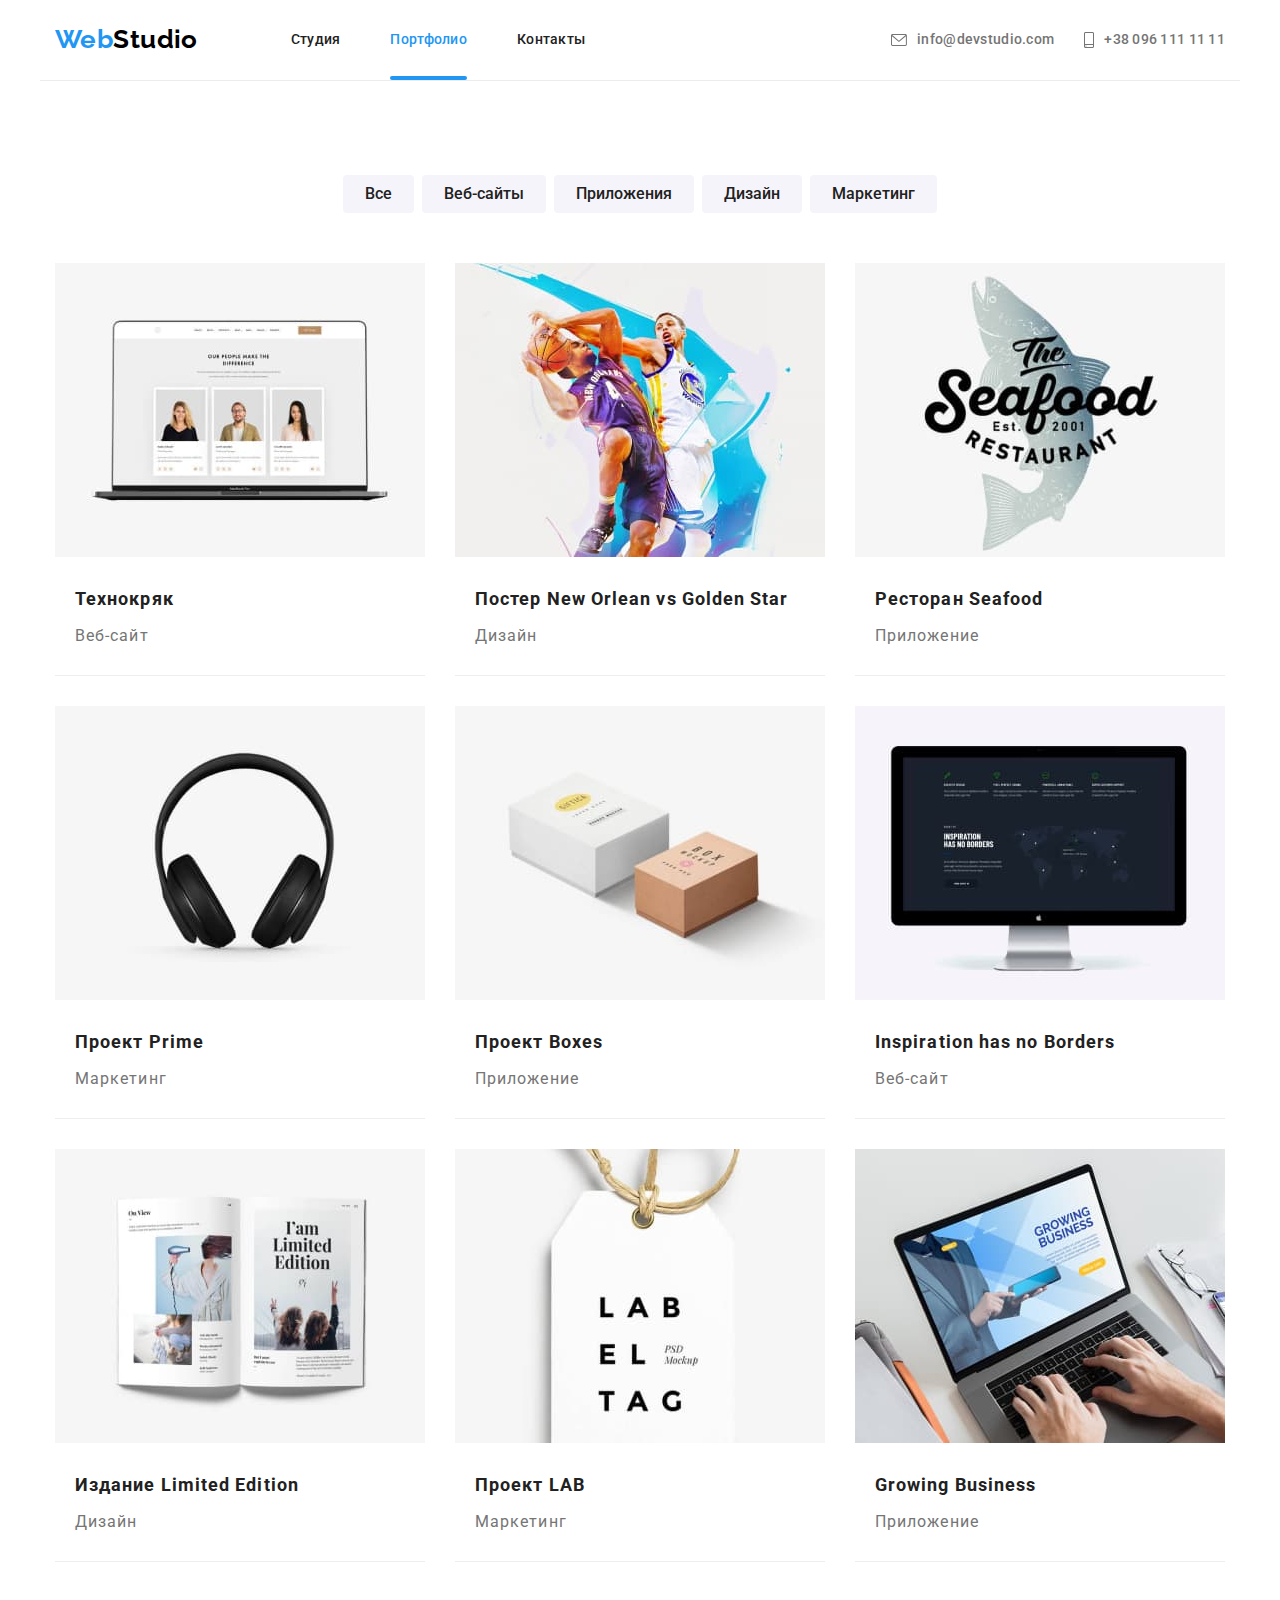
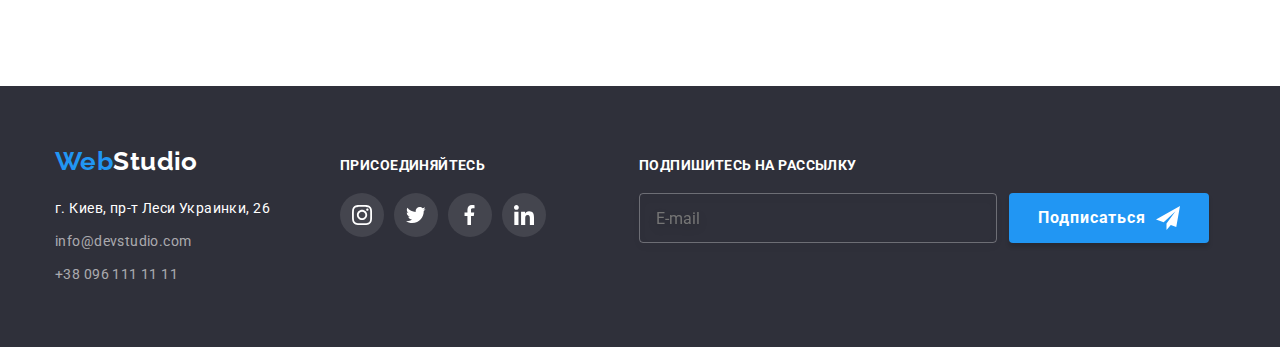
==== commit 0ca792b8: "виправлення" ====
--- a/portfolio.html
+++ b/portfolio.html
@@ -16,11 +16,11 @@
         <nav class="site-nav">
           <a href="" class="logo"><span class="logo-web">Web</span>Studio</a>
           <ul class="header-list list">
-            <li class="header-nav__item"><a href="./index.html" class="header-link">Студия</a></li>
-            <li class="header-nav__item">
+            <li class="header-list__item"><a href="./index.html" class="header-link">Студия</a></li>
+            <li class="header-list__item">
               <div class="header-current"><a href="./portfolio.html" class="header-link current">Портфолио</a></div>
             </li>
-            <li class="header-nav__item"><a href="" class="header-link">Контакты</a></li>
+            <li class="header-list__item"><a href="" class="header-link">Контакты</a></li>
           </ul>
         </nav>
         <ul class="header-adress list">
@@ -39,7 +39,7 @@
     </header>
     <main>
       <!--Портфолио-->
-      <section class="portfolio section">
+      <section class="portfolio filter">
         <div class="container">
           <h1 hidden>Портфолио</h1>
           <ul class="filter__list list">
--- a/css/main.min.css
+++ b/css/main.min.css
@@ -1,2 +1,2 @@
-body{font-family:"Roboto", "sans-serif";color:var(--primary-text-color);font-size:14px;letter-spacing:0.03em;background-color:var(--background-color)}.container{width:1200px;padding-left:15px;padding-right:15px;margin:auto}.section{padding-top:94px;padding-bottom:94px}h1,h2,h3,h4,h5,h6,p,ul{margin:0;padding:0}img{display:block;max-width:100%;height:auto}a{text-decoration:none}.list{list-style:none}.visually-hidden{position:absolute;width:1px;height:1px;margin:-1px;border:0;padding:0;white-space:nowrap;clip-path:inset(100%);clip:rect(0 0 0 0);overflow:hidden}:root{--primary-text-color: #757575;--title-text-color: #212121;--accent-color: #2196f3;--background-color: #ffffff;--p-text-color: #ffffff;--hero-text-color: #ffffff;--hero-btn-color: #2196f3;--hero-btn-hover: #188ce8;--hero-background-color: #2f303a;--btn-text-color: #ffffff;--primary-logo-color: black;--footer-logo-color: #ffffff;--section-background: #f5f4fa;--footer-background: #2f303a;--footer-link: rgba(255, 255, 255, 0.6);--main-letter-spacing: 0.03em;--card-background: #ffffff;--social-link: #afb1b8;--animation: cubic-bezier(0.4, 0, 0.2, 1);--card-background-hover: rgba(33, 150, 243, 0.9)}.header .container{border-bottom:1px solid #ececec}.header-section{display:flex;align-items:center;text-align:center}.site-nav{display:flex}.logo{font-family:"Raleway";font-weight:700;font-size:26px;line-height:1.19;color:var(--primary-logo-color);align-items:center;display:block;padding-top:24px;padding-bottom:25px}.logo-web{color:var(--accent-color)}.header-list{display:flex;margin-left:93px}.header-link{font-weight:500;line-height:1.14;letter-spacing:0.02em;color:var(--title-text-color);align-items:center;display:block;padding-top:32px;padding-bottom:32px;transition:color 250ms var(--animation)}.header-list .header-nav__item:not(:last-child){margin-right:50px}.header-link:hover,.header-link:focus{color:var(--accent-color)}.header-link.current{color:var(--accent-color)}.header-current{display:block;position:relative}.header-current::after{display:block;content:"";position:absolute;left:0;bottom:0;width:100%;height:4px;background-color:var(--accent-color);border-radius:2px}.header-adress{display:flex;margin-left:auto}.header-adress__link{display:flex;font-weight:500;line-height:1.14;letter-spacing:0.02em;color:var(--primary-text-color);padding-top:32px;padding-bottom:32px;transition:color 250ms var(--animation)}.header-adress .header-adress__item:not(:last-child){margin-right:30px}.header-adress__link:hover,.header-adress__link:focus{color:var(--accent-color)}.icon-mail{width:16px;height:12px;margin-right:10px;fill:currentColor}.icon-smartphone{width:10px;height:16px;margin-right:10px;fill:currentColor}.hero{background-color:var(--hero-background-color);text-align:center;padding-top:200px;padding-bottom:200px;background-image:linear-gradient(rgba(47,48,58,0.4), rgba(47,48,58,0.4)),url(../img/hero.jpg);background-repeat:no-repeat;background-size:auto;margin-right:auto;margin-left:auto;background-position:center}.hero__title{font-weight:900;font-size:44px;line-height:1.36;letter-spacing:0.06em;text-transform:uppercase;color:var(--hero-text-color);width:696px;margin-top:0;margin-bottom:30px;margin-left:auto;margin-right:auto}.hero__btn{cursor:pointer;font-family:inherit;font-weight:700;font-size:16px;line-height:1.88;letter-spacing:0.06em;color:var(--btn-text-color);background:var(--hero-btn-color);box-shadow:0px 4px 4px rgba(0,0,0,0.15);border-radius:4px;border:none;padding:10px 32px;transition:background-color 250ms var(--animation),filter var(--animation)}.hero__btn:hover,.hero__btn:focus{background-color:var(--hero-btn-hover);filter:drop-shadow(0px 4px 4px rgba(0,0,0,0.25))}.backdrop{position:fixed;top:0;left:0;width:100%;height:100%;background-color:rgba(0,0,0,0.2);transition:opacity 500ms var(--animation),visibility 500ms var(--animation)}.backdrop.is-hidden{opacity:0;pointer-events:none;visibility:hidden}.modal{position:absolute;min-width:528px;min-height:581px;padding:40px;background-color:var(--background-color);left:50%;top:50%;transform:translate(-50%, -50%) scale(1);transition:transform 500ms var(--animation);box-shadow:0px 1px 3px rgba(0,0,0,0.12),0px 1px 1px rgba(0,0,0,0.14),0px 2px 1px rgba(0,0,0,0.2);border-radius:4px}.backdrop.is-hidden .modal{transform:translate(-50%, -50%) scale(0)}.modal__btn{position:absolute;cursor:pointer;top:8px;right:8px;display:flex;align-items:center;justify-content:center;background:var(--background-color);border:1px solid rgba(0,0,0,0.1);width:30px;height:30px;border-radius:50%}.modal__btn:hover .modal-icon__close,.modal__btn:focus .modal-icon__close{fill:var(--accent-color)}.modal-icon__close{fill:#000;transition:fill 250ms var(--animation)}.modal__title{font-weight:700;font-size:20px;line-height:1.15;text-align:center;margin-bottom:12px;letter-spacing:var(--main-letter-spacing);color:var(--title-text-color)}.modal-field__label{display:block;font-weight:400;font-size:12px;line-height:1.17;letter-spacing:0.01em;color:var(--main-text-color);margin-bottom:4px}.modal-field{margin-bottom:10px;display:block}.modal-field:last-child{margin-bottom:20px}.modal-field input{padding-left:42px;width:100%;height:40px;border:1px solid rgba(33,33,33,0.2);border-radius:4px;transition:border-color 250ms var(--animation)}input:hover,input:focus{border-color:var(--accent-color);outline:none}.icon{transition:fill var(--animation);pointer-events:none}input:hover+.icon,input:focus+.icon{fill:var(--accent-color)}.name-input,.tel-input,.mail-input{position:relative}.modal__name{display:block;position:absolute;top:11px;left:12px}.modal__phone{display:block;position:absolute;top:11px;left:12px}.modal__mail{display:block;position:absolute;top:11px;left:12px}.comentary{display:block;resize:none;padding:12px 16px;margin-bottom:20px;width:100%;height:120px;border:1px solid rgba(33,33,33,0.2);box-sizing:border-box;border-radius:4px;transition:border-color 250ms var(--animation)}.comentary:hover,.comentary:focus{border-color:var(--accent-color);outline:none}.comentary::placeholder{font-weight:400;font-size:12px;line-height:14px;letter-spacing:0.01em;color:rgba(117,117,117,0.5)}.policy{margin-bottom:30px}.check__text{display:flex;text-align:center;align-items:center;justify-content:center;font-size:14px;line-height:1.71;letter-spacing:var(--main-letter-spacing);color:var(--primary-text-color)}.check__text::before{content:"";cursor:pointer;width:16px;height:15px;border:1px solid var(--title-text-color);border-radius:3px;margin-right:8px;color:var(--title-text-color);transition:background-color 250ms var(--animation),border 250ms var(--animation),background-image 250ms var(--animation)}.input-check:checked+.check-text::before{background-color:var(--accent-color);border:none;background-image:url(/img/icon-check.svg)}.conditions{color:var(--accent-color);text-decoration:underline}.form__button{display:block;cursor:pointer;width:200px;height:50px;margin-left:auto;margin-right:auto;background-color:var(--accent-color);border-radius:4px;border:none;box-shadow:0px 4px 4px rgba(0,0,0,0.15);align-items:center;text-align:center;letter-spacing:0.06em;color:var(--btn-text-color);transition:backgorund-color 250ms var(--animation)}.form__button:hover,.form__button:focus{background-color:var(--hero-btn-hover)}.features{display:flex;flex-direction:column}.features__list{display:flex;flex-direction:row}.features__li{display:block}.features__li::before{content:"";display:block;width:270px;height:120px;margin-bottom:30px;background-color:var(--section-background);background-repeat:no-repeat;background-position:center}.features__li:not(:last-child){margin-right:30px}.features__item{font-size:14px;font-weight:700;line-height:1.14;text-transform:uppercase;color:var(--title-text-color);letter-spacing:var(--main-letter-spacing);margin-bottom:10px}.features__text{line-height:1.71;color:var(--primary-text-color);font-weight:400;letter-spacing:var(--main-letter-spacing);font-size:14px}.antenna::before{background-image:url(../img/features/antenna.svg)}.clock::before{background-image:url(../img/features/clock.svg)}.diagram::before{background-image:url(../img/features/diagram.svg)}.astronaut::before{background-image:url(../img/features/astronaut.svg)}.works{padding-top:0}.works__title{font-weight:700;font-size:36px;line-height:1.17;text-align:center;color:var(--title-text-color);margin-bottom:50px}.works__list{display:flex}.works__img{display:block}.works__img:not(:last-child){margin-right:30px}.works__text{display:block;position:relative}.works__p{display:flex;position:absolute;width:370px;height:70px;font-weight:700;font-size:14px;line-height:16px;align-items:center;justify-content:center;letter-spacing:0.03em;text-transform:uppercase;color:var(--p-text-color);background-color:rgba(47,48,58,0.8);transform:translateY(-100%)}.team{background-color:var(--section-background);display:flex;flex-direction:column}.team__title{display:block;margin-bottom:50px;font-weight:700;font-size:36px;line-height:1.17;text-align:center;color:var(--title-text-color);letter-spacing:var(--main-letter-spacing)}.team__list{display:flex}.team__item{width:270px;display:block;flex-direction:column;align-items:center;box-shadow:0px 1px 3px rgba(0,0,0,0.12),0px 1px 1px rgba(0,0,0,0.14),0px 2px 1px rgba(0,0,0,0.2);border-radius:0px 0px 4px 4px;background-color:var(--background-color)}.team__item:not(:last-child){margin-right:30px}.team__img{display:block}.team__name{display:block;margin-bottom:10px;font-weight:500;font-size:16px;line-height:1.19;text-align:center;color:var(--title-text-color)}.team__text{font-size:16px;line-height:1.19;text-align:center;color:var(--primary-text-color);margin-bottom:16px}.team__card{padding-top:30px;padding-bottom:30px}.social{display:flex;justify-content:center}.social__item{margin-right:10px}.social__item:last-child{margin:0}.social__link{display:flex;width:44px;height:44px;align-items:center;justify-content:center;color:var(--social-link);fill:currentColor;border-radius:50px;transition:background-color 250ms var(--animation),color 250ms var(--animation)}.social__link:hover,.social__link:focus{background-color:var(--accent-color);color:var(--btn-text-color)}.clients{display:flex;flex-direction:column;text-align:center}.clients__title{display:block;margin-bottom:50px;font-weight:700;font-size:36px;line-height:1.17;text-align:center;color:var(--title-text-color);letter-spacing:var(--main-letter-spacing)}.clients__list{display:flex;align-items:center;text-align:center;justify-content:center}.clients__link{display:flex;align-items:center;text-align:center;width:170px;height:92px;justify-content:center;border:1px solid var(--social-link);border-radius:4px;color:var(--social-link);fill:currentColor;transition:color 250ms var(--animation),border 250ms var(--animation)}.clients__link:hover,.clients__link:focus{border:1px solid var(--accent-color);color:var(--accent-color)}.clients__item:not(:last-child){margin-right:30px}.filter__list{display:flex;margin-bottom:50px;justify-content:center}.filter__btn{cursor:pointer;border:none;font-family:"Roboto";font-weight:500;font-size:16px;line-height:1.62;text-align:center;background-color:var(--section-background);color:var(--title-text-color);padding:6px 22px;border-color:transparent;border-radius:4px;transition:box-shadow 250ms var(--animation),background-color 250ms var(--animation),color 250ms var(--animation)}.filter__btn:hover,.filter__btn:focus{color:var(--btn-text-color);background-color:var(--accent-color);box-shadow:0px 3px 1px rgba(0,0,0,0.1),0px 1px 2px rgba(0,0,0,0.08),0px 2px 2px rgba(0,0,0,0.12)}.filter__item:not(:last-child){margin-right:8px}.portfolio-list{display:flex;flex-wrap:wrap}.portfolio-card{display:block;width:370px;margin-right:30px;margin-bottom:30px;border-bottom:1px solid #eeeeee}.portfolio-card:nth-child(3n){margin-right:0}.portfolio-card__link{display:block;position:relative;font-weight:700;font-size:18px;line-height:2;letter-spacing:0.06em;color:var(--title-text-color);text-decoration:none;background-color:var(--card-background);background-size:contain;transition:box-shadow 250ms var(--animation)}.portfolio-card__link:hover,.portfolio-card__link:focus{box-shadow:0px 1px 1px rgba(0,0,0,0.12),0px 4px 4px rgba(0,0,0,0.06),1px 4px 6px rgba(0,0,0,0.16)}.card-hover{display:block;position:relative;overflow:hidden}.card-hover__text{position:absolute;font-weight:400;font-size:18px;line-height:1.55;letter-spacing:0.03em;color:var(--p-text-color);background-color:var(--card-background-hover);bottom:0;left:0;padding:63px 24px;transform:translateY(101%);transition:transform 250ms var(--animation)}.portfolio-card__link:hover .card-hover__text,.portfolio-card__link:focus .card-hover__text{transform:translateY(0)}.portfolio-card__text{padding:24px 20px}.portfolio-card__name{font-weight:700;font-size:18px;line-height:2;letter-spacing:0.06em;color:var(--title-text-color);display:block;margin-bottom:4px}.portfolio-filter-text{font-weight:400;font-size:16px;line-height:1.88;color:var(--primary-text-color)}.footer{background:var(--footer-background);padding-top:60px;padding-bottom:60px}.footer>.container{display:flex;align-items:baseline}.footer__logo{font-family:"Raleway";font-weight:700;font-size:26px;line-height:1.19;color:var(--footer-logo-color);display:block;margin-bottom:20px}.footer__logo__web{color:var(--accent-color)}.footer-address{display:block}.footer-adress__text{font-style:normal;line-height:1.71;color:var(--p-text-color)}.footer-adress__item:not(:last-child){margin-bottom:9px}.footer-adress__link{font-style:normal;line-height:1.71;color:var(--footer-link);transition:color 250ms var(--animation)}.footer-adress__link:hover,.footer-adress__link:focus{color:var(--accent-color)}.connect{font-weight:700;font-size:14px;line-height:1.1428;letter-spacing:0.03em;text-transform:uppercase;margin-bottom:20px;color:var(--footer-logo-color)}.footer-social{margin-left:70px}.footer-social__list{display:flex}.footer-social__item:not(:last-child){margin-right:10px}.footer-social__icon{display:flex;color:var(--footer-logo-color);fill:currentColor;width:44px;height:44px;align-items:center;justify-content:center;background-color:rgba(255,255,255,0.1);border-radius:50%;transition:background-color 250ms var(--animation)}.footer-social__icon:hover,.footer-social__icon:focus{background-color:var(--accent-color)}.footer__subscribe{display:block;margin-left:93px}.footer-form__title{display:block;font-weight:700;font-size:14px;line-height:1.1428;letter-spacing:0.03em;text-transform:uppercase;margin-bottom:20px;color:var(--footer-logo-color)}.footer-form__container{display:flex}.footer-form__input{width:358px;height:50px;font-weight:400;font-size:16px;line-height:1.25;margin:0;padding:15px 16px;color:var(--p-text-color);border:1px solid rgba(255,255,255,0.3);filter:drop-shadow(0px 4px 4px rgba(0,0,0,0.15));border-radius:4px;background-color:transparent}.footer-form__button{display:flex;justify-content:center;align-items:center;width:200px;height:50px;margin-left:12px;cursor:pointer;font-family:inherit;font-weight:700;font-size:16px;line-height:1.88;letter-spacing:0.06em;color:var(--btn-text-color);background-color:var(--accent-color);border-radius:4px;box-shadow:0px 4px 4px rgba(0,0,0,0.15);border-radius:4px;border:none;transition:background-color 250ms var(--animation),filter var(--animation)}.footer-form__icon{display:block;margin-left:10px;fill:currentColor}.footer-form__button:hover,.footer-form__button:focus{background-color:var(--hero-btn-hover);filter:drop-shadow(0px 4px 4px rgba(0,0,0,0.25))}
+body{font-family:"Roboto", "sans-serif";color:#757575;font-size:14px;letter-spacing:0.03em;background-color:#fff}.container{width:1200px;padding-left:15px;padding-right:15px;margin:auto}h1,h2,h3,h4,h5,h6,p,ul{margin:0;padding:0}img{display:block;max-width:100%;height:auto}a{text-decoration:none}.list{list-style:none}.visually-hidden{position:absolute;width:1px;height:1px;margin:-1px;border:0;padding:0;white-space:nowrap;clip-path:inset(100%);clip:rect(0 0 0 0);overflow:hidden}.logo{font-family:"Raleway";font-weight:700;font-size:26px;line-height:1.19;color:#000;align-items:center;display:block;padding-top:24px;padding-bottom:25px}.logo-web{color:#2196f3}.header .container{border-bottom:1px solid #ececec}.header-section{display:flex;align-items:center;text-align:center}.site-nav{display:flex}.header-list{display:flex;margin-left:93px}.header-link{font-weight:500;line-height:1.14;letter-spacing:0.02em;color:#212121;align-items:center;display:block;padding-top:32px;padding-bottom:32px;transition:color 250ms cubic-bezier(0.4, 0, 0.2, 1)}.header-link:hover,.header-link:focus{color:#2196f3}.header-link.current{color:#2196f3}.header-list .header-list__item:not(:last-child){margin-right:50px}.header-current{display:block;position:relative}.header-current::after{display:block;content:"";position:absolute;left:0;bottom:0;width:100%;height:4px;background-color:#2196f3;border-radius:2px}.header-adress{display:flex;margin-left:auto}.header-adress__link{display:flex;align-items:center;font-weight:500;line-height:1.14;letter-spacing:0.02em;color:#757575;padding-top:32px;padding-bottom:32px;transition:color 250ms cubic-bezier(0.4, 0, 0.2, 1)}.header-adress__link:hover,.header-adress__link:focus{color:#2196f3}.header-adress .header-adress__item:not(:last-child){margin-right:30px}.icon-mail{width:16px;height:12px;margin-right:10px;fill:currentColor}.icon-smartphone{width:10px;height:16px;margin-right:10px;fill:currentColor}.hero{background-color:#2f303a;text-align:center;padding-top:200px;padding-bottom:200px;background-image:linear-gradient(rgba(47,48,58,0.4), rgba(47,48,58,0.4)),url(../img/hero.jpg);background-repeat:no-repeat;background-size:auto;margin-right:auto;margin-left:auto;background-position:center}.hero__title{font-weight:900;font-size:44px;line-height:1.36;letter-spacing:0.06em;text-transform:uppercase;color:#fff;width:696px;margin-top:0;margin-bottom:30px;margin-left:auto;margin-right:auto}.hero__btn{cursor:pointer;font-family:inherit;font-weight:700;font-size:16px;line-height:1.88;letter-spacing:0.06em;color:#fff;background:#2196f3;box-shadow:0px 4px 4px rgba(0,0,0,0.15);border-radius:4px;border:none;padding:10px 32px;transition:background-color 250ms cubic-bezier(0.4, 0, 0.2, 1),filter cubic-bezier(0.4, 0, 0.2, 1)}.hero__btn:hover,.hero__btn:focus{background-color:#188ce8;filter:drop-shadow(0px 4px 4px rgba(0,0,0,0.25))}.backdrop{position:fixed;top:0;left:0;width:100%;height:100%;background-color:rgba(0,0,0,0.2);transition:opacity 500ms cubic-bezier(0.4, 0, 0.2, 1),visibility 500ms cubic-bezier(0.4, 0, 0.2, 1)}.backdrop.is-hidden{opacity:0;pointer-events:none;visibility:hidden}.modal{position:absolute;min-width:528px;min-height:581px;padding:40px;background-color:#fff;left:50%;top:50%;transform:translate(-50%, -50%) scale(1);transition:transform 500ms cubic-bezier(0.4, 0, 0.2, 1);box-shadow:0px 1px 3px rgba(0,0,0,0.12),0px 1px 1px rgba(0,0,0,0.14),0px 2px 1px rgba(0,0,0,0.2);border-radius:4px}.backdrop.is-hidden .modal{transform:translate(-50%, -50%) scale(0)}.modal__btn{position:absolute;cursor:pointer;top:8px;right:8px;display:flex;align-items:center;justify-content:center;background:#fff;border:1px solid rgba(0,0,0,0.1);width:30px;height:30px;border-radius:50%}.modal__btn:hover .modal-icon__close,.modal__btn:focus .modal-icon__close{fill:#2196f3}.modal-icon__close{fill:#000;transition:fill 250ms cubic-bezier(0.4, 0, 0.2, 1)}.modal__title{font-weight:700;font-size:20px;line-height:1.15;text-align:center;margin-bottom:12px;letter-spacing:.03em;color:#212121}.modal-field__label{display:block;font-weight:400;font-size:12px;line-height:1.17;letter-spacing:0.01em;color:#757575;margin-bottom:4px}.modal-field{position:relative;margin-bottom:10px;display:block}.modal-field:last-child{margin-bottom:20px}.modal-field input{padding-left:42px;width:100%;height:40px;border:1px solid rgba(33,33,33,0.2);border-radius:4px;transition:border-color 250ms cubic-bezier(0.4, 0, 0.2, 1)}input:hover,input:focus{border-color:#2196f3;outline:none}.icon{transition:fill cubic-bezier(0.4, 0, 0.2, 1);pointer-events:none}input:hover+.icon,input:focus+.icon{fill:#2196f3}.modal__name{display:block;position:absolute;width:18px;height:18px;bottom:9px;left:12px}.modal__phone{display:block;position:absolute;width:18px;height:18px;bottom:9px;left:12px}.modal__mail{display:block;position:absolute;width:18px;height:18px;bottom:9px;left:12px}.comentary{display:block;resize:none;padding:12px 16px;margin-bottom:20px;width:100%;height:120px;border:1px solid rgba(33,33,33,0.2);box-sizing:border-box;border-radius:4px;transition:border-color 250ms cubic-bezier(0.4, 0, 0.2, 1)}.comentary:hover,.comentary:focus{border-color:#2196f3;outline:none}.comentary::placeholder{font-weight:400;font-size:12px;line-height:14px;letter-spacing:0.01em;color:rgba(117,117,117,0.5)}.policy{margin-bottom:30px}.check__text{display:flex;text-align:center;align-items:center;justify-content:center;font-size:14px;line-height:1.71;letter-spacing:.03em;color:#757575}.check__text::before{content:"";cursor:pointer;width:16px;height:15px;border:1px solid #212121;border-radius:3px;margin-right:8px;color:#212121;transition:background-color 250ms cubic-bezier(0.4, 0, 0.2, 1),border 250ms cubic-bezier(0.4, 0, 0.2, 1),background-image 250ms cubic-bezier(0.4, 0, 0.2, 1)}.input-check:checked+.check__text::before{background-color:#2196f3;border:none;background-image:url(/img/icon-check.svg)}.conditions{color:#2196f3;text-decoration:underline}.form__button{display:block;cursor:pointer;width:200px;height:50px;margin-left:auto;margin-right:auto;background-color:#2196f3;border-radius:4px;border:none;box-shadow:0px 4px 4px rgba(0,0,0,0.15);align-items:center;text-align:center;letter-spacing:0.06em;color:#fff;transition:backgorund-color 250ms cubic-bezier(0.4, 0, 0.2, 1)}.form__button:hover,.form__button:focus{background-color:#188ce8}.features{display:flex;flex-direction:column}.features__list{display:flex;flex-direction:row}.features__li{display:block}.features__li::before{content:"";display:block;width:270px;height:120px;margin-bottom:30px;background-color:#f5f4fa;background-repeat:no-repeat;background-position:center}.features__li:not(:last-child){margin-right:30px}.features__item{font-size:14px;font-weight:700;line-height:1.14;text-transform:uppercase;color:#212121;letter-spacing:.03em;margin-bottom:10px}.features__text{line-height:1.71;color:#757575;font-weight:400;letter-spacing:.03em;font-size:14px}.antenna::before{background-image:url(../img/features/antenna.svg)}.clock::before{background-image:url(../img/features/clock.svg)}.diagram::before{background-image:url(../img/features/diagram.svg)}.astronaut::before{background-image:url(../img/features/astronaut.svg)}.works{padding-top:0}.works__title{font-weight:700;font-size:36px;line-height:1.17;text-align:center;color:#212121;margin-bottom:50px}.works__list{display:flex}.works__img{display:block}.works__img:not(:last-child){margin-right:30px}.works__text{display:block;position:relative}.works__p{display:flex;position:absolute;width:370px;height:70px;font-weight:700;font-size:14px;line-height:16px;align-items:center;justify-content:center;letter-spacing:0.03em;text-transform:uppercase;color:#fff;background-color:rgba(47,48,58,0.8);transform:translateY(-100%)}.team{background-color:#f5f4fa;display:flex;flex-direction:column}.team__title{display:block;margin-bottom:50px;font-weight:700;font-size:36px;line-height:1.17;text-align:center;color:#212121;letter-spacing:.03em}.team__list{display:flex}.team__item{width:270px;display:block;flex-direction:column;align-items:center;box-shadow:0px 1px 3px rgba(0,0,0,0.12),0px 1px 1px rgba(0,0,0,0.14),0px 2px 1px rgba(0,0,0,0.2);border-radius:0px 0px 4px 4px;background-color:#fff}.team__item:not(:last-child){margin-right:30px}.team__img{display:block}.team__name{display:block;margin-bottom:10px;font-weight:500;font-size:16px;line-height:1.19;text-align:center;color:#212121}.team__text{font-size:16px;line-height:1.19;text-align:center;color:#757575;margin-bottom:16px}.team__card{padding-top:30px;padding-bottom:30px}.social{display:flex;justify-content:center}.social__item{margin-right:10px}.social__item:last-child{margin:0}.social__link{display:flex;width:44px;height:44px;align-items:center;justify-content:center;color:#afb1b8;fill:currentColor;border-radius:50px;transition:background-color 250ms cubic-bezier(0.4, 0, 0.2, 1),color 250ms cubic-bezier(0.4, 0, 0.2, 1)}.social__link:hover,.social__link:focus{background-color:#2196f3;color:#fff}.clients{display:flex;flex-direction:column;text-align:center}.clients__title{display:block;margin-bottom:50px;font-weight:700;font-size:36px;line-height:1.17;text-align:center;color:#212121;letter-spacing:.03em}.clients__list{display:flex;align-items:center;text-align:center;justify-content:center}.clients__link{display:flex;align-items:center;text-align:center;width:170px;height:92px;justify-content:center;border:1px solid #afb1b8;border-radius:4px;color:#afb1b8;fill:currentColor;transition:color 250ms cubic-bezier(0.4, 0, 0.2, 1),border 250ms cubic-bezier(0.4, 0, 0.2, 1)}.clients__link:hover,.clients__link:focus{border:1px solid #2196f3;color:#2196f3}.clients__item:not(:last-child){margin-right:30px}.filter{padding-top:94px;padding-bottom:94px}.filter__list{display:flex;margin-bottom:50px;justify-content:center}.filter__btn{cursor:pointer;border:none;font-family:"Roboto";font-weight:500;font-size:16px;line-height:1.62;text-align:center;background-color:#f5f4fa;color:#212121;padding:6px 22px;border-color:transparent;border-radius:4px;transition:box-shadow 250ms cubic-bezier(0.4, 0, 0.2, 1),background-color 250ms cubic-bezier(0.4, 0, 0.2, 1),color 250ms cubic-bezier(0.4, 0, 0.2, 1)}.filter__btn:hover,.filter__btn:focus{color:#fff;background-color:#2196f3;box-shadow:0px 3px 1px rgba(0,0,0,0.1),0px 1px 2px rgba(0,0,0,0.08),0px 2px 2px rgba(0,0,0,0.12)}.filter__item:not(:last-child){margin-right:8px}.portfolio-list{display:flex;flex-wrap:wrap}.portfolio-card{display:block;width:370px;margin-right:30px;margin-bottom:30px;border-bottom:1px solid #eeeeee}.portfolio-card:nth-child(3n){margin-right:0}.portfolio-card__link{display:block;position:relative;font-weight:700;font-size:18px;line-height:2;letter-spacing:0.06em;color:#212121;text-decoration:none;background-color:#fff;background-size:contain;transition:box-shadow 250ms cubic-bezier(0.4, 0, 0.2, 1)}.portfolio-card__link:hover,.portfolio-card__link:focus{box-shadow:0px 1px 1px rgba(0,0,0,0.12),0px 4px 4px rgba(0,0,0,0.06),1px 4px 6px rgba(0,0,0,0.16)}.card-hover{display:block;position:relative;overflow:hidden}.card-hover__text{position:absolute;font-weight:400;font-size:18px;line-height:1.55;letter-spacing:0.03em;color:#fff;background-color:rgba(33,150,243,0.9);bottom:0;left:0;padding:63px 24px;transform:translateY(101%);transition:transform 250ms cubic-bezier(0.4, 0, 0.2, 1)}.portfolio-card__link:hover .card-hover__text,.portfolio-card__link:focus .card-hover__text{transform:translateY(0)}.portfolio-card__text{padding:24px 20px}.portfolio-card__name{font-weight:700;font-size:18px;line-height:2;letter-spacing:0.06em;color:#212121;display:block;margin-bottom:4px}.portfolio-filter-text{font-weight:400;font-size:16px;line-height:1.88;color:#757575}.footer{background:#2f303a;padding-top:60px;padding-bottom:60px}.footer>.container{display:flex;align-items:baseline}.footer__logo{font-family:"Raleway";font-weight:700;font-size:26px;line-height:1.19;color:#fff;display:block;margin-bottom:20px}.footer__logo__web{color:#2196f3}.footer-address{display:block}.footer-adress__text{font-style:normal;line-height:1.71;color:#fff}.footer-adress__item:not(:last-child){margin-bottom:9px}.footer-adress__link{font-style:normal;line-height:1.71;color:rgba(255,255,255,0.6);transition:color 250ms cubic-bezier(0.4, 0, 0.2, 1)}.footer-adress__link:hover,.footer-adress__link:focus{color:#2196f3}.connect{font-weight:700;font-size:14px;line-height:1.1428;letter-spacing:0.03em;text-transform:uppercase;margin-bottom:20px;color:#fff}.footer-social{margin-left:70px}.footer-social__list{display:flex}.footer-social__item:not(:last-child){margin-right:10px}.footer-social__icon{display:flex;color:#fff;fill:currentColor;width:44px;height:44px;align-items:center;justify-content:center;background-color:rgba(255,255,255,0.1);border-radius:50%;transition:background-color 250ms cubic-bezier(0.4, 0, 0.2, 1)}.footer-social__icon:hover,.footer-social__icon:focus{background-color:#2196f3}.footer__subscribe{display:block;margin-left:93px}.footer-form__title{display:block;font-weight:700;font-size:14px;line-height:1.1428;letter-spacing:0.03em;text-transform:uppercase;margin-bottom:20px;color:#fff}.footer-form__container{display:flex}.footer-form__input{width:358px;height:50px;font-weight:400;font-size:16px;line-height:1.25;margin:0;padding:15px 16px;color:#fff;border:1px solid rgba(255,255,255,0.3);filter:drop-shadow(0px 4px 4px rgba(0,0,0,0.15));border-radius:4px;background-color:transparent}.footer-form__button{display:flex;justify-content:center;align-items:center;width:200px;height:50px;margin-left:12px;cursor:pointer;font-family:inherit;font-weight:700;font-size:16px;line-height:1.88;letter-spacing:0.06em;color:#fff;background-color:#2196f3;border-radius:4px;box-shadow:0px 4px 4px rgba(0,0,0,0.15);border-radius:4px;border:none;transition:background-color 250ms cubic-bezier(0.4, 0, 0.2, 1),filter cubic-bezier(0.4, 0, 0.2, 1)}.footer-form__button:hover,.footer-form__button:focus{background-color:#188ce8;filter:drop-shadow(0px 4px 4px rgba(0,0,0,0.25))}.footer-form__icon{display:block;margin-left:10px;fill:currentColor}
 /*# sourceMappingURL=main.min.css.map */